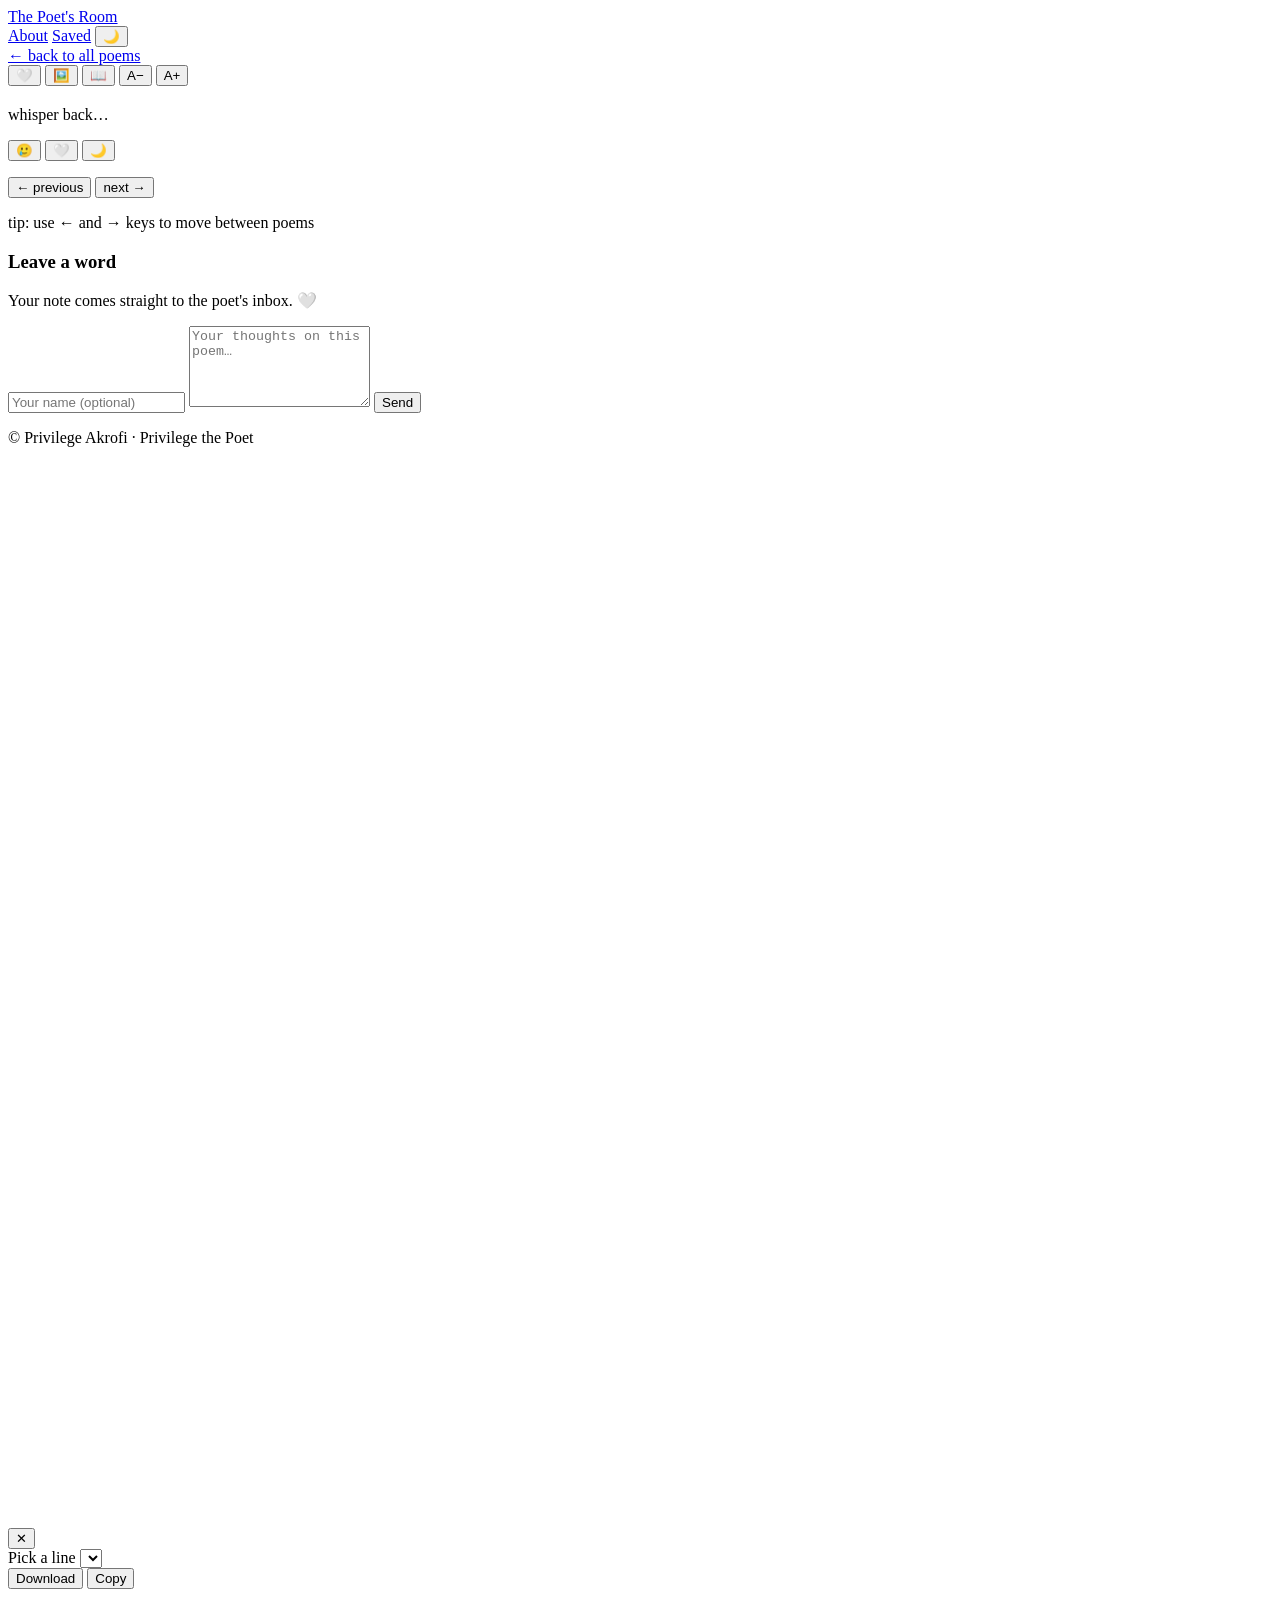
==== poem.html @ 144f06e1 "Create poem.html" ====
<!DOCTYPE html>
<html lang="en">
<head>
  <meta charset="UTF-8" />
  <meta name="viewport" content="width=device-width, initial-scale=1.0" />
  <title>Poem — The Poet's Room</title>
  <meta name="description" content="A poem from The Poet's Room." />
  <link rel="alternate" type="application/rss+xml" title="The Poet's Room" href="feed.xml" />
  <link rel="preconnect" href="https://fonts.googleapis.com" />
  <link rel="preconnect" href="https://fonts.gstatic.com" crossorigin />
  <link href="https://fonts.googleapis.com/css2?family=Cormorant+Garamond:ital,wght@0,400;0,600;1,400;1,600&family=Dancing+Script:wght@500;700&display=swap" rel="stylesheet" />
  <link rel="stylesheet" href="style.css" />
</head>
<body class="loading">

  <div class="scroll-progress" id="scroll-progress"></div>

  <header class="site-header">
    <a href="index.html" class="brand">The Poet's Room</a>
    <nav>
      <a href="about.html">About</a>
      <a href="saved.html">Saved</a>
      <button id="theme-toggle" aria-label="Toggle dark mode">🌙</button>
    </nav>
  </header>

  <main class="poem-page" id="poem-page">
    <div class="poem-toolbar">
      <a href="index.html" class="back-link">← back to all poems</a>
      <div class="toolbar-actions">
        <button id="bookmark-btn" title="Save this poem">🤍</button>
        <button id="share-btn" title="Make a quote card">🖼️</button>
        <button id="focus-toggle" title="Focus reading mode">📖</button>
        <button id="font-down" title="Smaller text">A−</button>
        <button id="font-up" title="Larger text">A+</button>
      </div>
    </div>

    <article class="poem-article">
      <div class="poem-cover" id="poem-cover"></div>
      <h1 id="poem-title" class="poem-title"></h1>
      <p id="poem-meta" class="poem-meta"></p>
      <div id="poem-tags" class="poem-tags"></div>
      <div id="poem-body" class="poem-body"></div>
    </article>

    <section class="reactions">
      <p class="reactions-label">whisper back…</p>
      <div class="reaction-buttons">
        <button data-reaction="🥲 moved me" title="Moved me">🥲</button>
        <button data-reaction="🤍 loved it" title="Loved it">🤍</button>
        <button data-reaction="🌙 stayed with me" title="Stayed with me">🌙</button>
      </div>
      <p id="reaction-status" class="reaction-status"></p>
    </section>

    <nav class="poem-nav">
      <button id="prev-poem" class="nav-btn">← previous</button>
      <button id="next-poem" class="nav-btn">next →</button>
    </nav>
    <p class="keyboard-hint">tip: use ← and → keys to move between poems</p>

    <section class="comments">
      <h3>Leave a word</h3>
      <p class="comments-note">Your note comes straight to the poet's inbox. 🤍</p>
      <form id="comment-form" action="https://formspree.io/f/YOUR_FORM_ID" method="POST">
        <input type="hidden" name="poem" id="comment-poem" />
        <input type="text" name="name" placeholder="Your name (optional)" />
        <textarea name="message" rows="5" placeholder="Your thoughts on this poem…" required></textarea>
        <button type="submit">Send</button>
        <p id="form-status" class="form-status"></p>
      </form>
    </section>
  </main>

  <footer class="site-footer">
    <p>&copy; <span id="year"></span> Privilege Akrofi · Privilege the Poet</p>
  </footer>

  <div class="quote-modal" id="quote-modal" aria-hidden="true">
    <div class="quote-modal-inner">
      <button class="quote-close" id="quote-close" aria-label="Close">✕</button>
      <canvas id="quote-canvas" width="1080" height="1080"></canvas>
      <div class="quote-controls">
        <label for="quote-line-select">Pick a line</label>
        <select id="quote-line-select"></select>
        <div class="quote-actions">
          <button id="quote-download">Download</button>
          <button id="quote-copy">Copy</button>
        </div>
        <p class="quote-status" id="quote-status"></p>
      </div>
    </div>
  </div>

  <script src="poems.js"></script>
  <script src="script.js"></script>
</body>
</html>
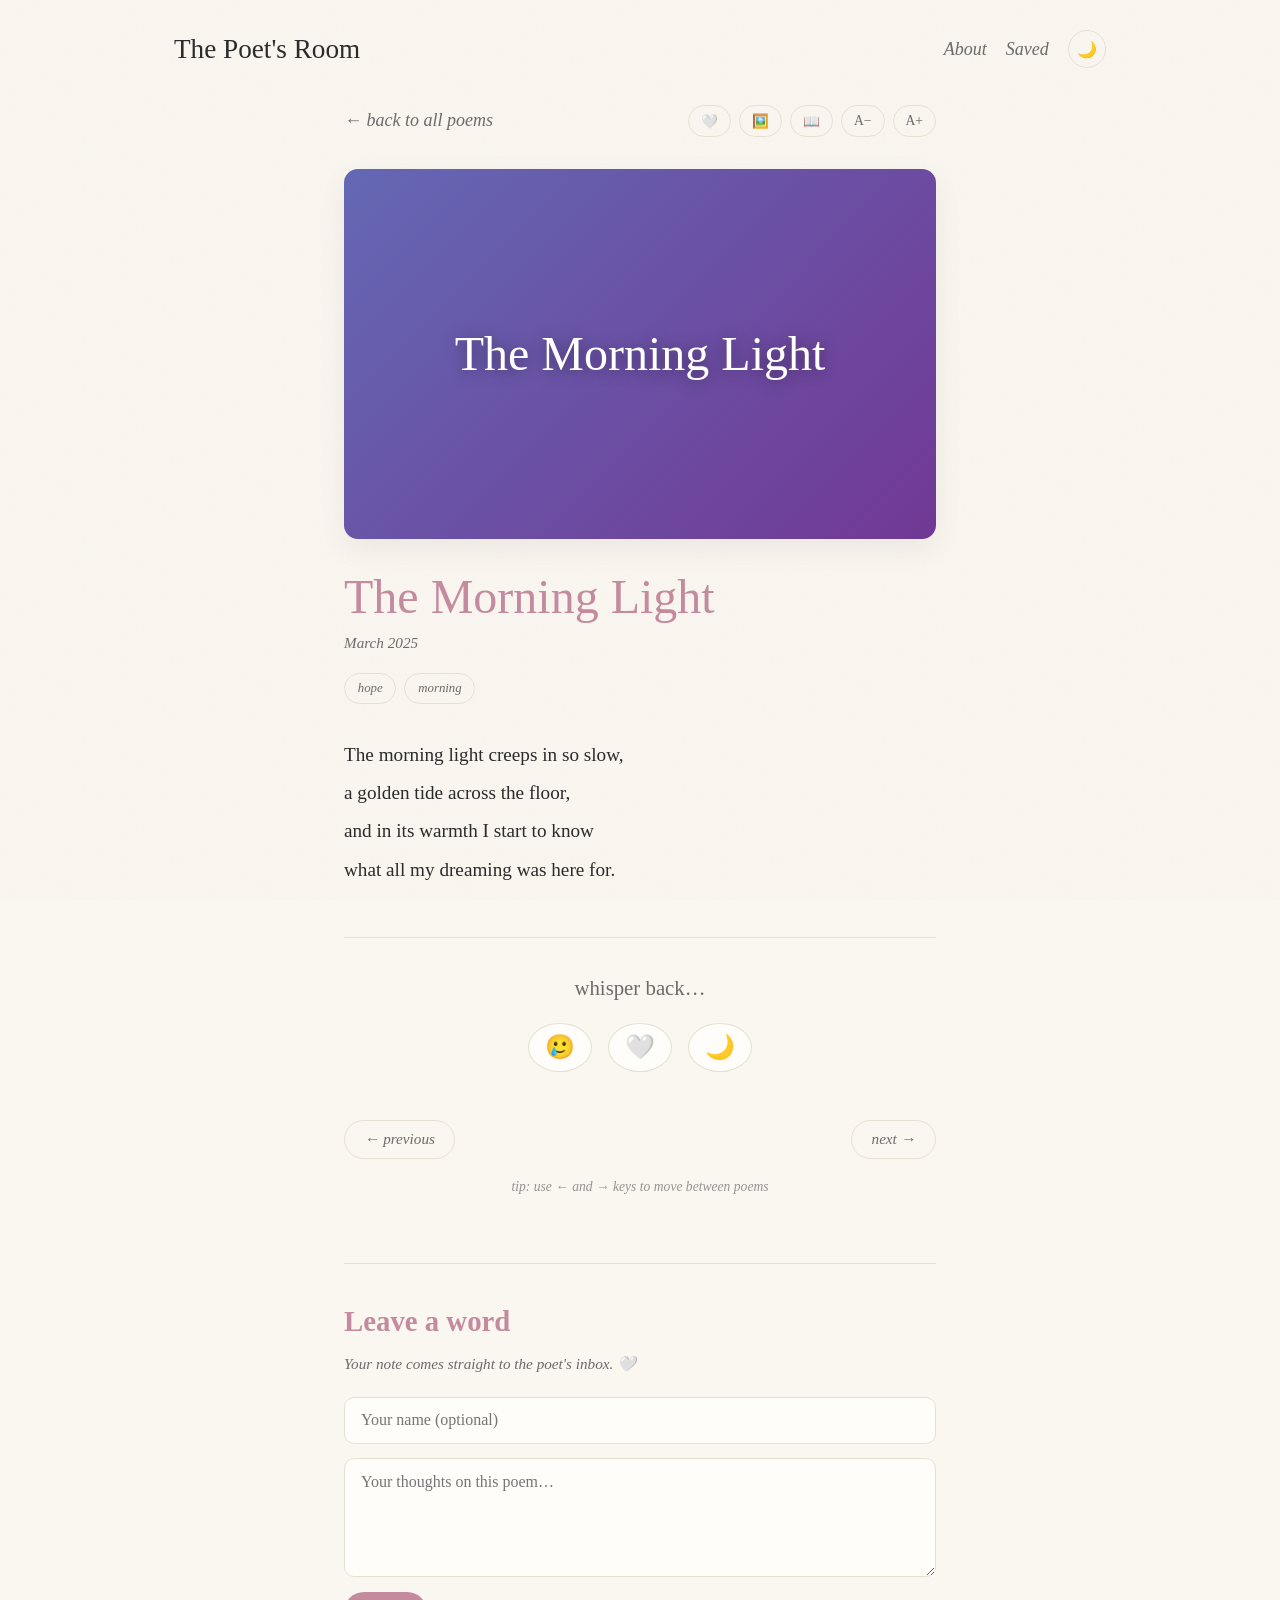
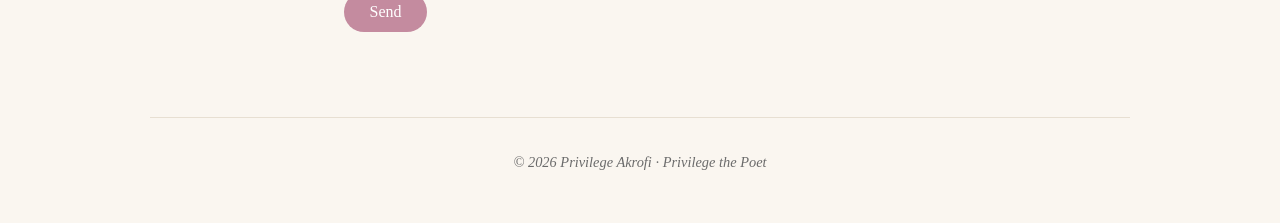
==== commit 7b5c4733: "Update poem.html" ====
--- a/poem.html
+++ b/poem.html
@@ -63,7 +63,7 @@
     <section class="comments">
       <h3>Leave a word</h3>
       <p class="comments-note">Your note comes straight to the poet's inbox. 🤍</p>
-      <form id="comment-form" action="https://formspree.io/f/YOUR_FORM_ID" method="POST">
+      <form id="comment-form" action="https://formspree.io/f/myezjoel" method="POST">
         <input type="hidden" name="poem" id="comment-poem" />
         <input type="text" name="name" placeholder="Your name (optional)" />
         <textarea name="message" rows="5" placeholder="Your thoughts on this poem…" required></textarea>
--- a/style.css
+++ b/style.css
@@ -0,0 +1,691 @@
+/* =========================================================
+   THE POET'S ROOM — STYLES (final)
+   ========================================================= */
+
+* { margin: 0; padding: 0; box-sizing: border-box; }
+
+:root {
+  --accent: #C97B63;
+  --accent-soft: #C97B6320;
+  --bg: #FAF6F0;
+  --bg-elev: #FFFDFA;
+  --ink: #2B2B2B;
+  --ink-soft: #6b6b6b;
+  --rule: #e7dfd2;
+  --shadow: 0 10px 30px rgba(0,0,0,0.06);
+  --poem-size: 1.2rem;
+}
+
+body.dark {
+  --bg: #1b1a18;
+  --bg-elev: #232220;
+  --ink: #ECE7DF;
+  --ink-soft: #a8a29a;
+  --rule: #33302c;
+  --shadow: 0 10px 30px rgba(0,0,0,0.35);
+}
+
+html { scroll-behavior: smooth; }
+
+body {
+  font-family: 'Cormorant Garamond', Georgia, serif;
+  font-size: 18px;
+  background: var(--bg);
+  color: var(--ink);
+  line-height: 1.75;
+  transition: background 0.6s ease, color 0.6s ease;
+  min-height: 100vh;
+  opacity: 0;
+  animation: fadeIn 1s ease forwards;
+  position: relative;
+}
+
+body.loading { opacity: 0; }
+@keyframes fadeIn { to { opacity: 1; } }
+
+body::before {
+  content: '';
+  position: fixed; inset: 0;
+  pointer-events: none;
+  opacity: 0.04;
+  z-index: 1;
+  background-image: url("data:image/svg+xml,%3Csvg xmlns='http://www.w3.org/2000/svg' width='200' height='200'%3E%3Cfilter id='n'%3E%3CfeTurbulence type='fractalNoise' baseFrequency='0.9' numOctaves='2'/%3E%3C/filter%3E%3Crect width='100%25' height='100%25' filter='url(%23n)'/%3E%3C/svg%3E");
+}
+body.dark::before { opacity: 0.06; }
+
+.scroll-progress {
+  position: fixed; top: 0; left: 0;
+  height: 2px;
+  width: 0%;
+  background: var(--accent);
+  z-index: 1000;
+  transition: width 0.15s linear, background 0.5s ease;
+}
+
+#welcome {
+  position: fixed; inset: 0;
+  background: var(--bg);
+  display: flex; align-items: center; justify-content: center;
+  z-index: 9999;
+  animation: welcomeOut 1s ease 2.2s forwards;
+  pointer-events: none;
+}
+@keyframes welcomeOut { to { opacity: 0; visibility: hidden; } }
+.welcome-inner { text-align: center; }
+.welcome-title {
+  font-family: 'Dancing Script', cursive;
+  font-size: clamp(2.5rem, 7vw, 4.5rem);
+  color: var(--accent);
+  opacity: 0;
+  animation: riseIn 1.2s ease 0.2s forwards;
+}
+.welcome-sub {
+  font-style: italic;
+  color: var(--ink-soft);
+  margin-top: 0.5rem;
+  opacity: 0;
+  animation: riseIn 1.2s ease 0.7s forwards;
+}
+@keyframes riseIn {
+  from { opacity: 0; transform: translateY(14px); }
+  to   { opacity: 1; transform: translateY(0); }
+}
+
+.site-header {
+  display: flex; justify-content: space-between; align-items: center;
+  max-width: 980px; margin: 0 auto;
+  padding: 1.6rem 1.5rem 1rem;
+  position: relative; z-index: 5;
+  transition: opacity 0.5s ease;
+}
+.brand {
+  font-family: 'Dancing Script', cursive;
+  font-size: 1.7rem;
+  color: var(--ink);
+  text-decoration: none;
+  transition: color 0.4s;
+}
+.brand:hover { color: var(--accent); }
+
+.site-header nav { display: flex; align-items: center; gap: 1.2rem; }
+.site-header nav a {
+  color: var(--ink-soft);
+  text-decoration: none;
+  font-style: italic;
+  transition: color 0.3s;
+}
+.site-header nav a:hover { color: var(--accent); }
+
+#theme-toggle {
+  background: none; border: 1px solid var(--rule);
+  border-radius: 50%;
+  width: 38px; height: 38px;
+  cursor: pointer;
+  font-size: 1rem;
+  transition: transform 0.4s ease, border-color 0.3s;
+}
+#theme-toggle:hover { transform: rotate(20deg); border-color: var(--accent); }
+
+.hero { text-align: center; padding: 3rem 1.5rem 1rem; position: relative; z-index: 2; }
+.hero-title {
+  font-family: 'Dancing Script', cursive;
+  font-size: clamp(1.8rem, 4vw, 2.6rem);
+  color: var(--accent);
+  margin-bottom: 0.5rem;
+}
+.hero-sub { font-style: italic; color: var(--ink-soft); }
+
+.streak {
+  margin-top: 0.6rem;
+  font-style: italic;
+  font-size: 0.95rem;
+  color: var(--accent);
+  opacity: 0.9;
+  min-height: 1.2em;
+}
+
+.hero-actions { margin-top: 1.6rem; }
+.btn-soft {
+  font-family: inherit;
+  font-size: 0.95rem;
+  font-style: italic;
+  padding: 0.6rem 1.4rem;
+  border: 1px solid var(--rule);
+  border-radius: 999px;
+  background: transparent;
+  color: var(--ink-soft);
+  cursor: pointer;
+  transition: all 0.35s ease;
+}
+.btn-soft:hover {
+  color: var(--accent);
+  border-color: var(--accent);
+  transform: translateY(-2px);
+  box-shadow: 0 6px 18px var(--accent-soft);
+}
+
+.featured {
+  max-width: 720px;
+  margin: 3rem auto 1rem;
+  padding: 0 1.5rem;
+  position: relative; z-index: 2;
+}
+.featured-card {
+  background: var(--bg-elev);
+  border-radius: 16px;
+  padding: 2.2rem 2rem;
+  box-shadow: var(--shadow);
+  text-align: center;
+  animation: riseIn 1s ease both;
+  border: 1px solid var(--rule);
+}
+.featured-label {
+  font-family: 'Dancing Script', cursive;
+  font-size: 1.15rem;
+  color: var(--accent);
+  margin-bottom: 0.7rem;
+}
+.featured-title {
+  font-family: 'Dancing Script', cursive;
+  font-size: clamp(1.6rem, 4vw, 2.2rem);
+  margin-bottom: 0.5rem;
+}
+.featured-excerpt {
+  font-style: italic;
+  color: var(--ink-soft);
+  margin-bottom: 1.4rem;
+  line-height: 1.9;
+}
+.featured-link {
+  display: inline-block;
+  color: var(--accent);
+  text-decoration: none;
+  font-style: italic;
+  border-bottom: 1px solid transparent;
+  transition: border-color 0.3s;
+}
+.featured-link:hover { border-bottom-color: var(--accent); }
+
+.poem-grid-section { position: relative; z-index: 2; }
+.section-label {
+  text-align: center;
+  font-family: 'Dancing Script', cursive;
+  font-size: 1.4rem;
+  color: var(--ink-soft);
+  font-weight: 500;
+  margin: 3rem 0 1rem;
+  letter-spacing: 0.05em;
+}
+
+.poem-grid {
+  max-width: 980px;
+  margin: 1rem auto 4rem;
+  padding: 0 1.5rem;
+  display: grid;
+  grid-template-columns: repeat(auto-fill, minmax(260px, 1fr));
+  gap: 2rem;
+}
+
+.poem-card {
+  background: var(--bg-elev);
+  border-radius: 14px;
+  overflow: hidden;
+  box-shadow: var(--shadow);
+  cursor: pointer;
+  opacity: 0;
+  transform: translateY(20px);
+  animation: cardIn 0.9s ease forwards;
+  transition: transform 0.5s cubic-bezier(0.2, 0.8, 0.2, 1),
+              box-shadow 0.5s ease;
+  text-decoration: none;
+  color: inherit;
+  display: block;
+}
+.poem-card:nth-child(1) { animation-delay: 0.05s; }
+.poem-card:nth-child(2) { animation-delay: 0.15s; }
+.poem-card:nth-child(3) { animation-delay: 0.25s; }
+.poem-card:nth-child(4) { animation-delay: 0.35s; }
+.poem-card:nth-child(5) { animation-delay: 0.45s; }
+.poem-card:nth-child(6) { animation-delay: 0.55s; }
+@keyframes cardIn { to { opacity: 1; transform: translateY(0); } }
+
+.poem-card:hover {
+  transform: translateY(-6px) scale(1.01);
+  box-shadow: 0 18px 40px rgba(0,0,0,0.12);
+}
+.poem-card:active { transform: scale(0.99); }
+
+.poem-card-cover {
+  aspect-ratio: 4 / 5;
+  background-size: cover;
+  background-position: center;
+  display: flex; align-items: center; justify-content: center;
+  text-align: center;
+  padding: 1.5rem;
+  transition: transform 0.8s cubic-bezier(0.2, 0.8, 0.2, 1);
+}
+.poem-card:hover .poem-card-cover { transform: scale(1.03); }
+
+.poem-card-cover .cover-title {
+  font-family: 'Dancing Script', cursive;
+  font-size: 1.8rem;
+  color: #fff;
+  text-shadow: 0 2px 14px rgba(0,0,0,0.35);
+  line-height: 1.2;
+}
+
+.poem-card-meta { padding: 1rem 1.2rem 1.3rem; }
+.poem-card-meta h3 {
+  font-weight: 600;
+  font-size: 1.15rem;
+  margin-bottom: 0.2rem;
+}
+.poem-card-meta .date {
+  font-style: italic;
+  color: var(--ink-soft);
+  font-size: 0.9rem;
+}
+
+.poem-page {
+  max-width: 640px;
+  margin: 1rem auto 4rem;
+  padding: 0 1.5rem;
+  animation: pageIn 0.8s ease;
+  position: relative; z-index: 2;
+}
+@keyframes pageIn {
+  from { opacity: 0; transform: translateY(18px); }
+  to   { opacity: 1; transform: translateY(0); }
+}
+
+.poem-toolbar {
+  display: flex;
+  justify-content: space-between;
+  align-items: center;
+  margin-bottom: 2rem;
+  flex-wrap: wrap;
+  gap: 0.8rem;
+}
+.back-link {
+  color: var(--ink-soft);
+  text-decoration: none;
+  font-style: italic;
+  transition: color 0.3s;
+}
+.back-link:hover { color: var(--accent); }
+
+.toolbar-actions { display: flex; gap: 0.5rem; flex-wrap: wrap; }
+.toolbar-actions button {
+  font-family: inherit;
+  font-size: 0.85rem;
+  padding: 0.4rem 0.75rem;
+  border: 1px solid var(--rule);
+  border-radius: 999px;
+  background: transparent;
+  color: var(--ink-soft);
+  cursor: pointer;
+  transition: all 0.3s;
+}
+.toolbar-actions button:hover {
+  color: var(--accent);
+  border-color: var(--accent);
+}
+#bookmark-btn.saved {
+  border-color: var(--accent);
+  color: var(--accent);
+  box-shadow: 0 0 0 3px var(--accent-soft);
+}
+
+.poem-cover {
+  aspect-ratio: 16 / 10;
+  border-radius: 14px;
+  background-size: cover;
+  background-position: center;
+  margin-bottom: 2rem;
+  box-shadow: var(--shadow);
+  display: flex; align-items: center; justify-content: center;
+}
+.poem-cover .cover-title {
+  font-family: 'Dancing Script', cursive;
+  font-size: clamp(2rem, 5vw, 3rem);
+  color: #fff;
+  text-shadow: 0 2px 16px rgba(0,0,0,0.4);
+  text-align: center;
+  padding: 1rem;
+}
+
+.poem-title {
+  font-family: 'Dancing Script', cursive;
+  font-size: clamp(2rem, 5vw, 3rem);
+  color: var(--accent);
+  font-weight: 500;
+  margin-bottom: 0.4rem;
+  line-height: 1.1;
+}
+.poem-meta {
+  font-style: italic;
+  color: var(--ink-soft);
+  font-size: 0.95rem;
+  margin-bottom: 1rem;
+}
+.poem-tags {
+  display: flex; flex-wrap: wrap; gap: 0.5rem;
+  margin-bottom: 2rem;
+}
+.poem-tags span {
+  font-size: 0.8rem;
+  font-style: italic;
+  padding: 0.2rem 0.8rem;
+  border: 1px solid var(--rule);
+  border-radius: 999px;
+  color: var(--ink-soft);
+}
+
+.poem-body p,
+.poem-body .line {
+  font-size: var(--poem-size);
+  line-height: 2;
+  transition: font-size 0.3s ease;
+}
+.poem-body .line {
+  opacity: 0;
+  transform: translateY(8px);
+  animation: lineIn 1.1s ease forwards;
+}
+@keyframes lineIn {
+  to { opacity: 1; transform: translateY(0); }
+}
+
+body.focus-mode .site-header,
+body.focus-mode .site-footer,
+body.focus-mode .comments,
+body.focus-mode .reactions,
+body.focus-mode .poem-nav,
+body.focus-mode .keyboard-hint,
+body.focus-mode .scroll-progress {
+  opacity: 0;
+  pointer-events: none;
+  transition: opacity 0.5s ease;
+}
+body.focus-mode .poem-page { max-width: 560px; }
+
+.reactions {
+  margin-top: 3rem;
+  padding-top: 2rem;
+  border-top: 1px solid var(--rule);
+  text-align: center;
+  transition: opacity 0.5s ease;
+}
+.reactions-label {
+  font-family: 'Dancing Script', cursive;
+  font-size: 1.3rem;
+  color: var(--ink-soft);
+  margin-bottom: 1rem;
+}
+.reaction-buttons { display: flex; justify-content: center; gap: 1rem; }
+.reaction-buttons button {
+  font-size: 1.5rem;
+  padding: 0.6rem 1rem;
+  border: 1px solid var(--rule);
+  border-radius: 50%;
+  background: var(--bg-elev);
+  cursor: pointer;
+  transition: transform 0.4s cubic-bezier(0.2, 0.8, 0.2, 1),
+              border-color 0.3s, box-shadow 0.3s;
+}
+.reaction-buttons button:hover {
+  transform: translateY(-4px) scale(1.1);
+  border-color: var(--accent);
+  box-shadow: 0 8px 20px var(--accent-soft);
+}
+.reaction-buttons button.chosen {
+  border-color: var(--accent);
+  box-shadow: 0 0 0 3px var(--accent-soft);
+  transform: scale(1.05);
+}
+.reaction-status {
+  margin-top: 0.8rem;
+  font-style: italic;
+  color: var(--accent);
+  font-size: 0.95rem;
+}
+
+.poem-nav {
+  display: flex;
+  justify-content: space-between;
+  margin-top: 3rem;
+  gap: 1rem;
+}
+.nav-btn {
+  font-family: inherit;
+  font-size: 0.95rem;
+  font-style: italic;
+  padding: 0.6rem 1.2rem;
+  border: 1px solid var(--rule);
+  border-radius: 999px;
+  background: transparent;
+  color: var(--ink-soft);
+  cursor: pointer;
+  transition: all 0.3s;
+}
+.nav-btn:hover:not(:disabled) {
+  color: var(--accent);
+  border-color: var(--accent);
+  transform: translateY(-2px);
+}
+.nav-btn:disabled { opacity: 0.35; cursor: not-allowed; }
+
+.keyboard-hint {
+  text-align: center;
+  font-style: italic;
+  color: var(--ink-soft);
+  font-size: 0.85rem;
+  margin-top: 1rem;
+  opacity: 0.7;
+}
+
+.comments {
+  margin-top: 4rem;
+  padding-top: 2rem;
+  border-top: 1px solid var(--rule);
+  transition: opacity 0.5s ease;
+}
+.comments h3 {
+  font-family: 'Dancing Script', cursive;
+  font-size: 1.8rem;
+  color: var(--accent);
+  margin-bottom: 0.3rem;
+}
+.comments-note {
+  font-style: italic;
+  color: var(--ink-soft);
+  margin-bottom: 1.2rem;
+  font-size: 0.95rem;
+}
+#comment-form { display: flex; flex-direction: column; gap: 0.9rem; }
+#comment-form input,
+#comment-form textarea {
+  font-family: inherit;
+  font-size: 1rem;
+  padding: 0.85rem 1rem;
+  border: 1px solid var(--rule);
+  border-radius: 10px;
+  background: var(--bg-elev);
+  color: var(--ink);
+  resize: vertical;
+  transition: border-color 0.3s, box-shadow 0.3s;
+}
+#comment-form input:focus,
+#comment-form textarea:focus {
+  outline: none;
+  border-color: var(--accent);
+  box-shadow: 0 0 0 3px var(--accent-soft);
+}
+#comment-form button {
+  align-self: flex-start;
+  font-family: inherit;
+  font-size: 1rem;
+  padding: 0.7rem 1.6rem;
+  border: none;
+  border-radius: 999px;
+  background: var(--accent);
+  color: #fff;
+  cursor: pointer;
+  transition: transform 0.3s, box-shadow 0.3s;
+}
+#comment-form button:hover {
+  transform: translateY(-2px);
+  box-shadow: 0 8px 20px var(--accent-soft);
+}
+.form-status { font-style: italic; color: var(--accent); margin-top: 0.4rem; }
+
+.about-page {
+  max-width: 640px;
+  margin: 2rem auto 4rem;
+  padding: 0 1.5rem;
+  animation: pageIn 0.8s ease;
+  position: relative; z-index: 2;
+}
+.page-title {
+  font-family: 'Dancing Script', cursive;
+  font-size: clamp(2.2rem, 5vw, 3rem);
+  color: var(--accent);
+  margin-bottom: 1.5rem;
+}
+.about-body p { margin-bottom: 1.2rem; font-size: 1.15rem; }
+.signature {
+  font-family: 'Dancing Script', cursive;
+  font-size: 1.5rem;
+  color: var(--accent);
+  text-align: right;
+  margin-top: 2rem;
+}
+
+.site-footer {
+  text-align: center;
+  padding: 2rem 1rem 3rem;
+  color: var(--ink-soft);
+  font-style: italic;
+  font-size: 0.9rem;
+  border-top: 1px solid var(--rule);
+  max-width: 980px;
+  margin: 4rem auto 0;
+  transition: opacity 0.5s ease;
+  position: relative; z-index: 2;
+}
+
+.empty-shelf {
+  text-align: center;
+  font-style: italic;
+  color: var(--ink-soft);
+  padding: 4rem 1.5rem;
+  font-size: 1.05rem;
+}
+
+.quote-modal {
+  position: fixed; inset: 0;
+  background: rgba(20, 18, 15, 0.75);
+  backdrop-filter: blur(6px);
+  display: flex; align-items: center; justify-content: center;
+  z-index: 10000;
+  opacity: 0; visibility: hidden;
+  transition: opacity 0.4s ease, visibility 0.4s ease;
+  padding: 1rem;
+  overflow-y: auto;
+}
+.quote-modal.open { opacity: 1; visibility: visible; }
+
+.quote-modal-inner {
+  background: var(--bg-elev);
+  border-radius: 18px;
+  padding: 1.5rem;
+  max-width: 520px;
+  width: 100%;
+  box-shadow: 0 30px 80px rgba(0,0,0,0.4);
+  position: relative;
+  transform: translateY(20px);
+  transition: transform 0.45s cubic-bezier(0.2, 0.8, 0.2, 1);
+  max-height: 95vh;
+  overflow-y: auto;
+}
+.quote-modal.open .quote-modal-inner { transform: translateY(0); }
+
+.quote-close {
+  position: absolute; top: 0.8rem; right: 0.8rem;
+  background: transparent;
+  border: 1px solid var(--rule);
+  border-radius: 50%;
+  width: 34px; height: 34px;
+  cursor: pointer;
+  color: var(--ink-soft);
+  font-size: 0.9rem;
+  transition: all 0.3s;
+}
+.quote-close:hover { color: var(--accent); border-color: var(--accent); }
+
+#quote-canvas {
+  width: 100%;
+  height: auto;
+  border-radius: 10px;
+  display: block;
+  margin-bottom: 1.2rem;
+  background: #FAF6F0;
+}
+
+.quote-controls label {
+  display: block;
+  font-style: italic;
+  font-size: 0.9rem;
+  color: var(--ink-soft);
+  margin-bottom: 0.4rem;
+}
+.quote-controls select {
+  width: 100%;
+  font-family: inherit;
+  font-size: 0.95rem;
+  padding: 0.6rem 0.8rem;
+  border: 1px solid var(--rule);
+  border-radius: 8px;
+  background: var(--bg);
+  color: var(--ink);
+  margin-bottom: 1rem;
+}
+.quote-actions { display: flex; gap: 0.7rem; margin-bottom: 0.6rem; }
+.quote-actions button {
+  flex: 1;
+  font-family: inherit;
+  font-size: 0.95rem;
+  padding: 0.7rem 1rem;
+  border: 1px solid var(--accent);
+  border-radius: 999px;
+  background: var(--accent);
+  color: #fff;
+  cursor: pointer;
+  transition: transform 0.3s, box-shadow 0.3s;
+}
+.quote-actions button:hover {
+  transform: translateY(-2px);
+  box-shadow: 0 8px 20px var(--accent-soft);
+}
+.quote-actions button#quote-copy {
+  background: transparent;
+  color: var(--accent);
+}
+.quote-status {
+  font-style: italic;
+  color: var(--accent);
+  font-size: 0.9rem;
+  text-align: center;
+  min-height: 1.2em;
+}
+
+@media (max-width: 520px) {
+  .poem-grid { grid-template-columns: 1fr; gap: 1.5rem; }
+  .brand { font-size: 1.4rem; }
+  .site-header nav a { font-size: 0.95rem; }
+  .poem-toolbar { justify-content: center; }
+  .poem-nav { flex-direction: column; }
+  .nav-btn { width: 100%; }
+  .quote-modal-inner { padding: 1rem; }
+  .quote-actions { flex-direction: column; }
+}
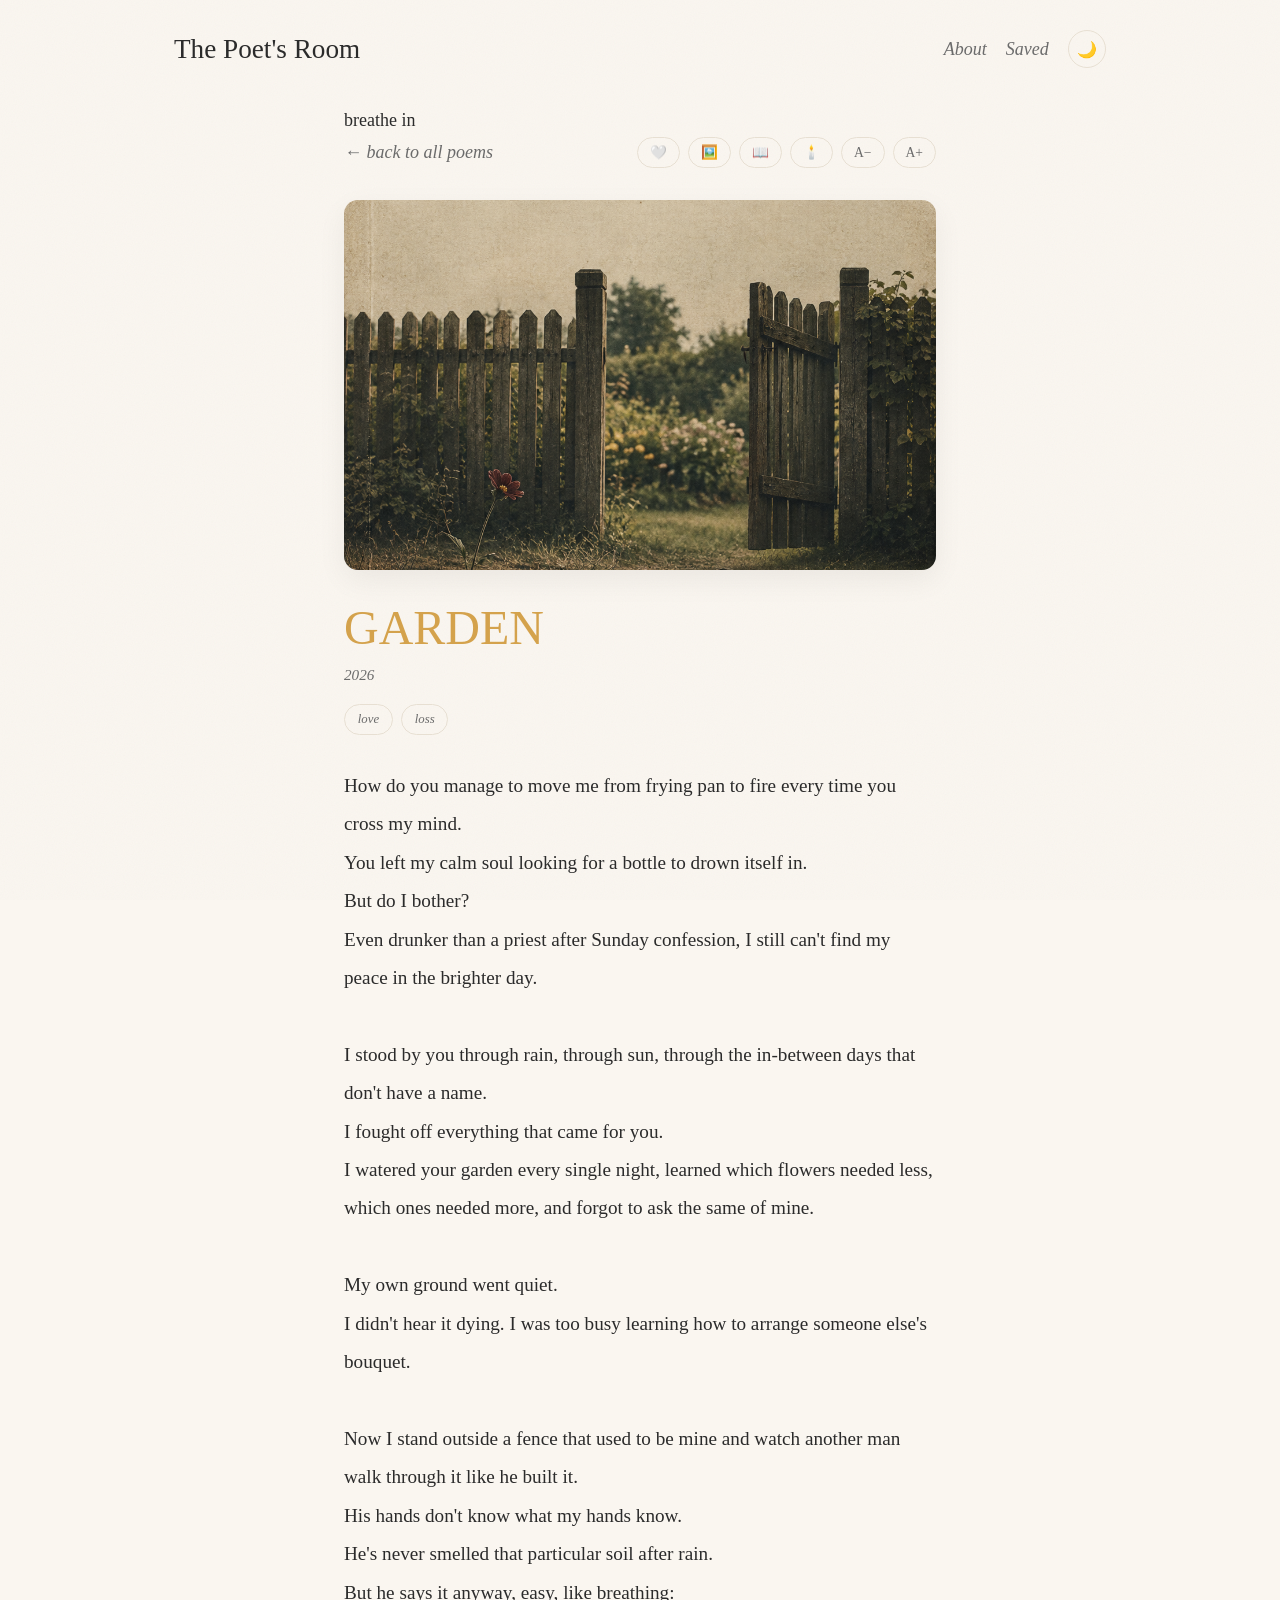
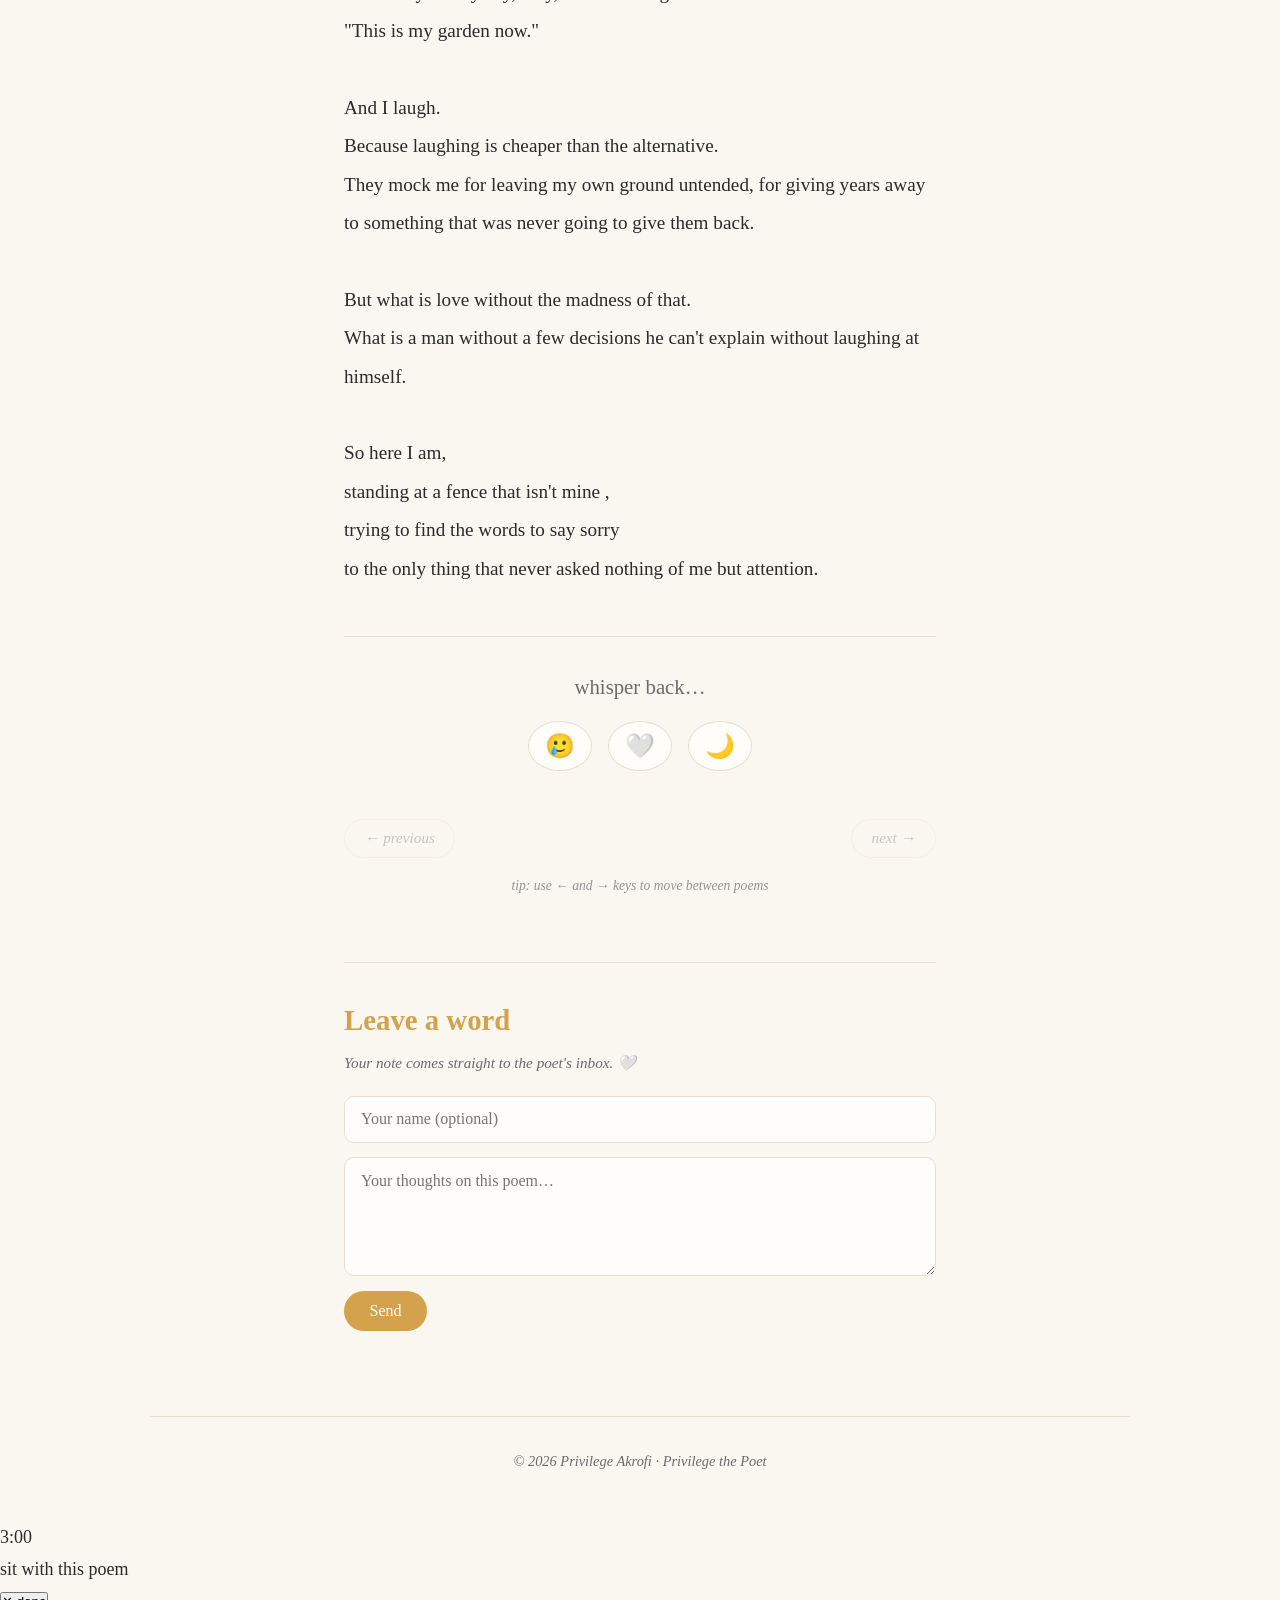
==== commit 21b69a4b: "Update poem.html" ====
--- a/poem.html
+++ b/poem.html
@@ -25,12 +25,19 @@
   </header>
 
   <main class="poem-page" id="poem-page">
+
+    <div class="breath-overlay" id="breath-overlay">
+      <div class="breath-circle" id="breath-circle"></div>
+      <p class="breath-word" id="breath-word">breathe in</p>
+    </div>
+
     <div class="poem-toolbar">
       <a href="index.html" class="back-link">← back to all poems</a>
       <div class="toolbar-actions">
         <button id="bookmark-btn" title="Save this poem">🤍</button>
         <button id="share-btn" title="Make a quote card">🖼️</button>
         <button id="focus-toggle" title="Focus reading mode">📖</button>
+        <button id="candle-btn" title="Sit with this poem">🕯️</button>
         <button id="font-down" title="Smaller text">A−</button>
         <button id="font-up" title="Larger text">A+</button>
       </div>
@@ -93,6 +100,13 @@
     </div>
   </div>
 
+  <div class="candle-overlay" id="candle-overlay">
+    <div class="candle-flame"></div>
+    <p class="candle-time" id="candle-time">3:00</p>
+    <p class="candle-hint">sit with this poem</p>
+    <button class="candle-stop" id="candle-stop">✕ done</button>
+  </div>
+
   <script src="poems.js"></script>
   <script src="script.js"></script>
 </body>
--- a/style.css
+++ b/style.css
@@ -16,14 +16,16 @@
   --poem-size: 1.2rem;
 }
 
+
 body.dark {
-  --bg: #1b1a18;
-  --bg-elev: #232220;
-  --ink: #ECE7DF;
-  --ink-soft: #a8a29a;
-  --rule: #33302c;
-  --shadow: 0 10px 30px rgba(0,0,0,0.35);
-}
+  --bg: #462639;
+  --bg-elev: #563148;
+  --ink: #F2E6EC;
+  --ink-soft: #C9AEC0;
+  --rule: #6B4059;
+  --shadow: 0 10px 30px rgba(0,0,0,0.45);
+}
+
 
 html { scroll-behavior: smooth; }
 
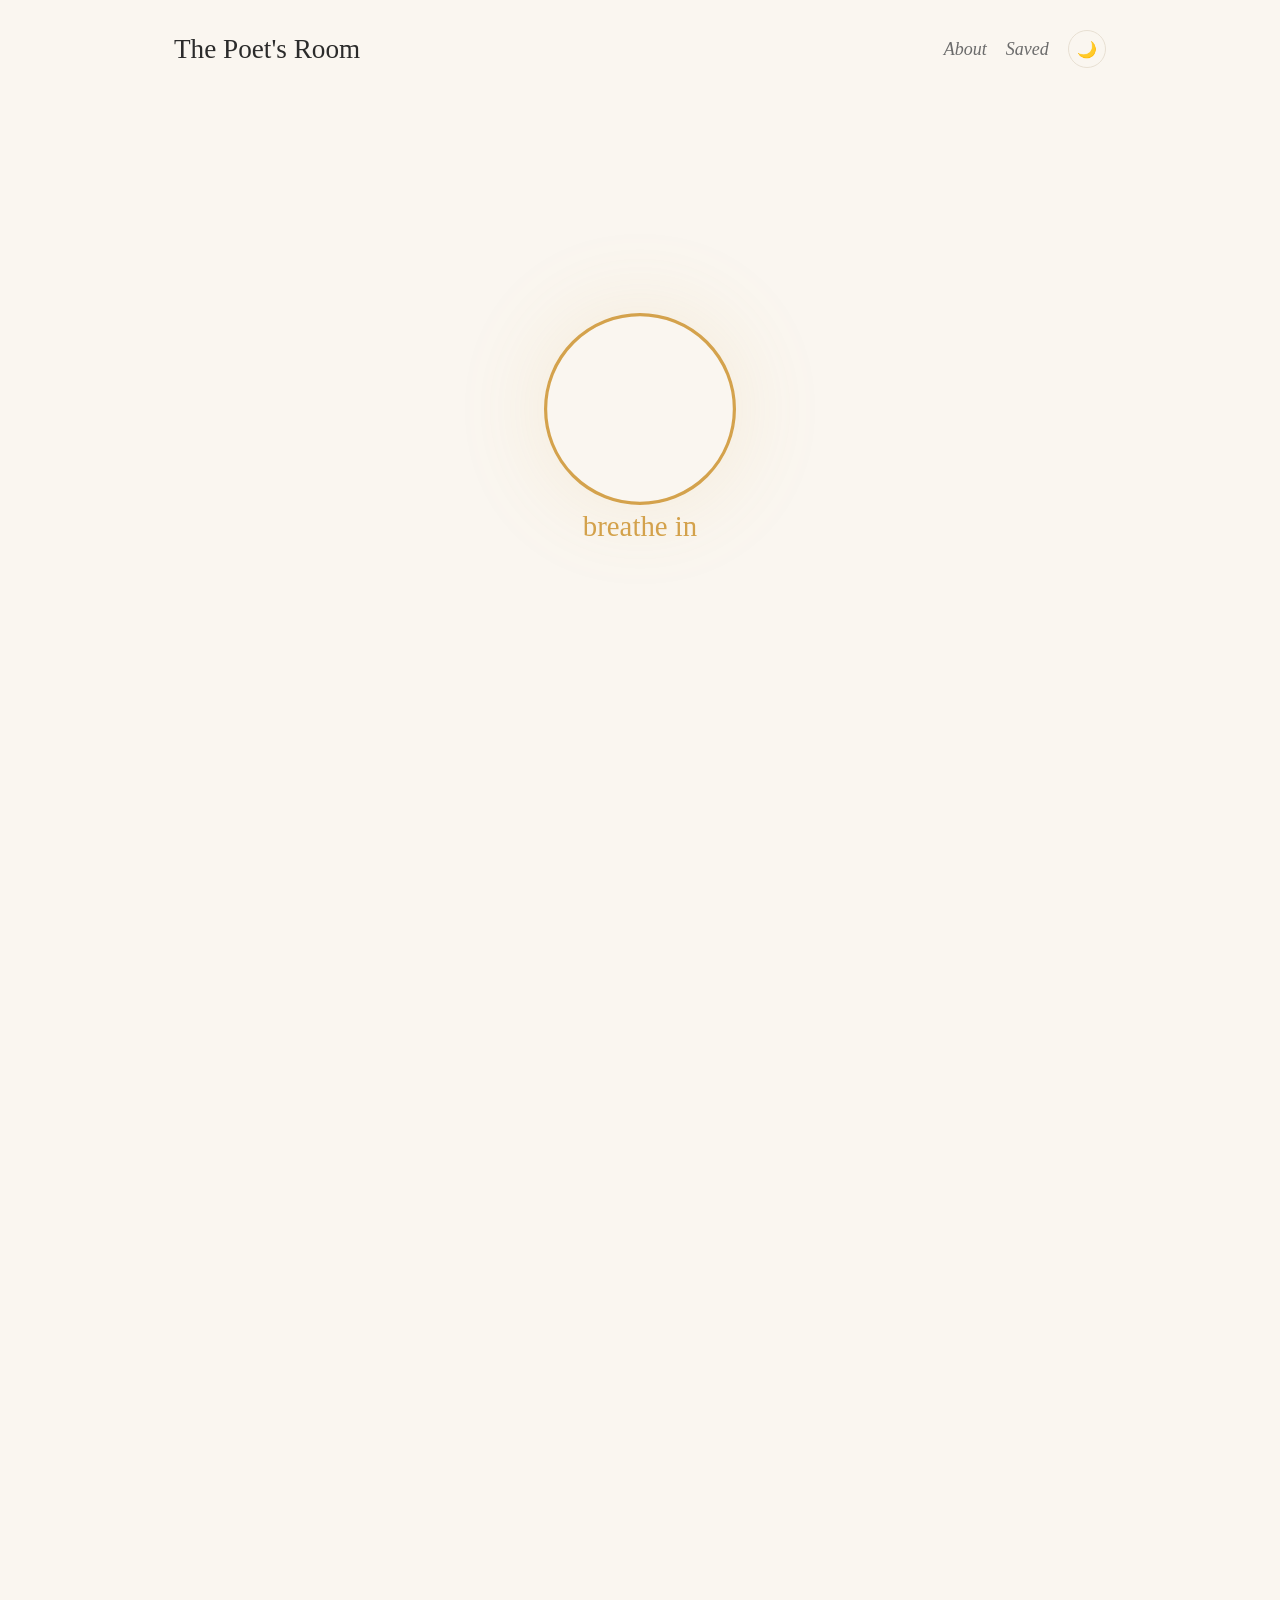
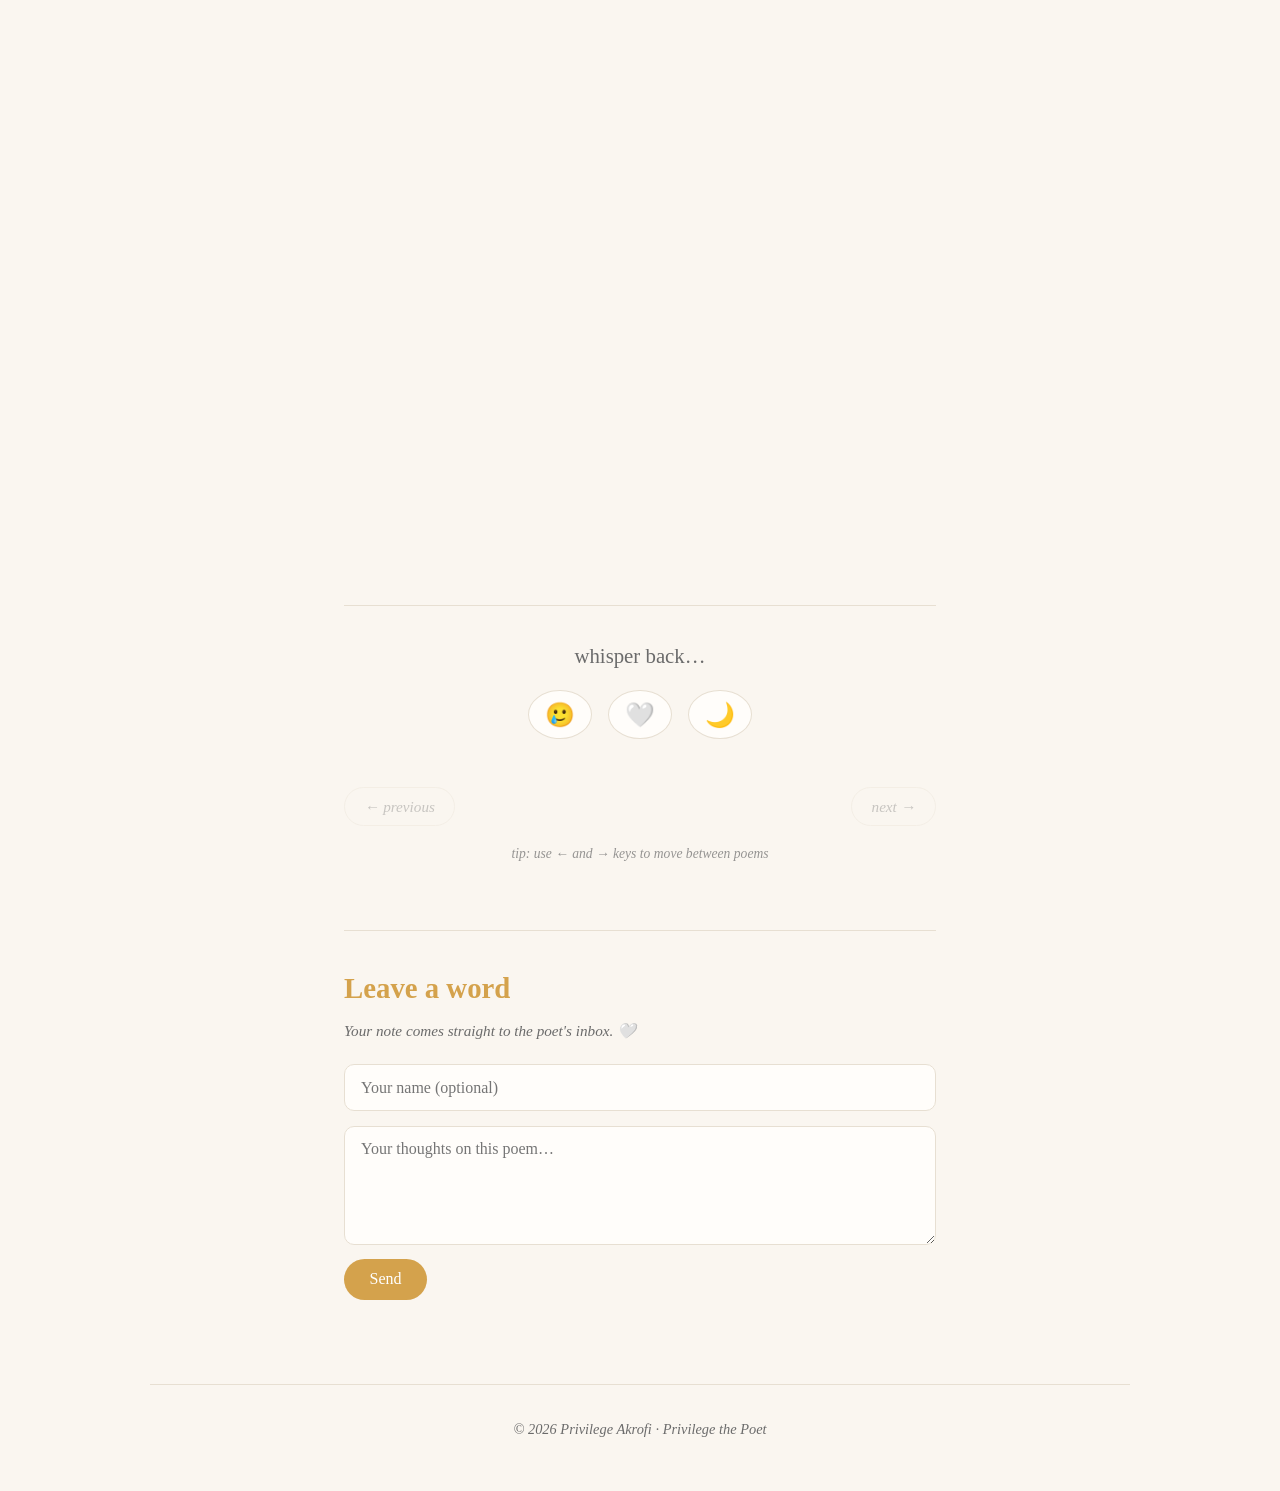
==== commit 758af6bb: "Update poem.html" ====
--- a/poem.html
+++ b/poem.html
@@ -36,6 +36,7 @@
       <div class="toolbar-actions">
         <button id="bookmark-btn" title="Save this poem">🤍</button>
         <button id="share-btn" title="Make a quote card">🖼️</button>
+        <button id="voice-btn" title="Read this poem aloud">🔊</button>
         <button id="focus-toggle" title="Focus reading mode">📖</button>
         <button id="candle-btn" title="Sit with this poem">🕯️</button>
         <button id="font-down" title="Smaller text">A−</button>
--- a/style.css
+++ b/style.css
@@ -16,7 +16,6 @@
   --poem-size: 1.2rem;
 }
 
-
 body.dark {
   --bg: #462639;
   --bg-elev: #563148;
@@ -25,7 +24,6 @@
   --rule: #6B4059;
   --shadow: 0 10px 30px rgba(0,0,0,0.45);
 }
-
 
 html { scroll-behavior: smooth; }
 
@@ -388,14 +386,6 @@
   font-size: var(--poem-size);
   line-height: 2;
   transition: font-size 0.3s ease;
-}
-.poem-body .line {
-  opacity: 0;
-  transform: translateY(8px);
-  animation: lineIn 1.1s ease forwards;
-}
-@keyframes lineIn {
-  to { opacity: 1; transform: translateY(0); }
 }
 
 body.focus-mode .site-header,
@@ -681,6 +671,140 @@
   min-height: 1.2em;
 }
 
+/* =========================================================
+   BATCH 1 — Poem ritual (breath, writing, sit-with-this)
+   ========================================================= */
+
+.breath-overlay {
+  position: fixed;
+  inset: 0;
+  background: var(--bg);
+  display: flex;
+  flex-direction: column;
+  align-items: center;
+  justify-content: center;
+  z-index: 9998;
+  transition: opacity 1s ease, visibility 1s ease;
+}
+.breath-overlay.done {
+  opacity: 0;
+  visibility: hidden;
+}
+
+.breath-circle {
+  width: 120px;
+  height: 120px;
+  border-radius: 50%;
+  border: 2px solid var(--accent);
+  transition: transform 4s ease-in-out, box-shadow 4s ease-in-out;
+}
+.breath-circle.in {
+  transform: scale(1.6);
+  box-shadow: 0 0 60px var(--accent-soft);
+}
+.breath-circle.out {
+  transform: scale(1);
+  box-shadow: 0 0 0 transparent;
+}
+
+.breath-word {
+  margin-top: 2rem;
+  font-family: 'Dancing Script', cursive;
+  font-size: 1.8rem;
+  color: var(--accent);
+  transition: opacity 0.4s ease;
+}
+
+.poem-body .typing-line {
+  opacity: 1;
+  transform: none;
+  animation: none;
+}
+.poem-body .typing-line::after {
+  content: '|';
+  color: var(--accent);
+  animation: blink 0.9s steps(2) infinite;
+  margin-left: 2px;
+}
+.poem-body .typing-line.finished::after {
+  content: '';
+}
+@keyframes blink {
+  50% { opacity: 0; }
+}
+
+#candle-btn.active {
+  border-color: var(--accent);
+  color: var(--accent);
+  box-shadow: 0 0 0 3px var(--accent-soft);
+}
+
+.candle-overlay {
+  position: fixed;
+  inset: 0;
+  background: rgba(0, 0, 0, 0.65);
+  backdrop-filter: blur(8px);
+  display: flex;
+  flex-direction: column;
+  align-items: center;
+  justify-content: center;
+  z-index: 9999;
+  opacity: 0;
+  visibility: hidden;
+  transition: opacity 0.6s ease, visibility 0.6s ease;
+}
+.candle-overlay.open {
+  opacity: 1;
+  visibility: visible;
+}
+
+.candle-flame {
+  width: 30px;
+  height: 45px;
+  background: radial-gradient(circle at 50% 70%, #ffd166, #ff8c42 60%, #d64545 100%);
+  border-radius: 50% 50% 50% 50% / 60% 60% 40% 40%;
+  filter: blur(1px);
+  animation: flicker 1.8s infinite ease-in-out;
+  box-shadow: 0 0 60px 20px rgba(255, 180, 100, 0.35);
+  margin-bottom: 3rem;
+}
+@keyframes flicker {
+  0%, 100% { transform: scale(1) rotate(-1deg); opacity: 1; }
+  25%      { transform: scale(1.05) rotate(1deg); opacity: 0.95; }
+  50%      { transform: scale(0.97) rotate(-1deg); opacity: 1; }
+  75%      { transform: scale(1.03) rotate(2deg); opacity: 0.92; }
+}
+
+.candle-time {
+  font-family: 'Cormorant Garamond', Georgia, serif;
+  font-size: 3rem;
+  color: #F2E6EC;
+  letter-spacing: 0.05em;
+  margin-bottom: 0.5rem;
+}
+.candle-hint {
+  font-style: italic;
+  color: #C9AEC0;
+  font-size: 1.1rem;
+  margin-bottom: 2rem;
+}
+.candle-stop {
+  font-family: inherit;
+  font-size: 0.95rem;
+  font-style: italic;
+  padding: 0.6rem 1.6rem;
+  border: 1px solid rgba(255, 255, 255, 0.3);
+  border-radius: 999px;
+  background: transparent;
+  color: #F2E6EC;
+  cursor: pointer;
+  transition: all 0.3s;
+}
+.candle-stop:hover {
+  border-color: var(--accent);
+  color: var(--accent);
+}
+
 @media (max-width: 520px) {
   .poem-grid { grid-template-columns: 1fr; gap: 1.5rem; }
   .brand { font-size: 1.4rem; }
@@ -690,4 +814,7 @@
   .nav-btn { width: 100%; }
   .quote-modal-inner { padding: 1rem; }
   .quote-actions { flex-direction: column; }
-}
+  .breath-word { font-size: 1.4rem; }
+  .candle-time { font-size: 2.4rem; }
+  .candle-flame { width: 24px; height: 36px; }
+}
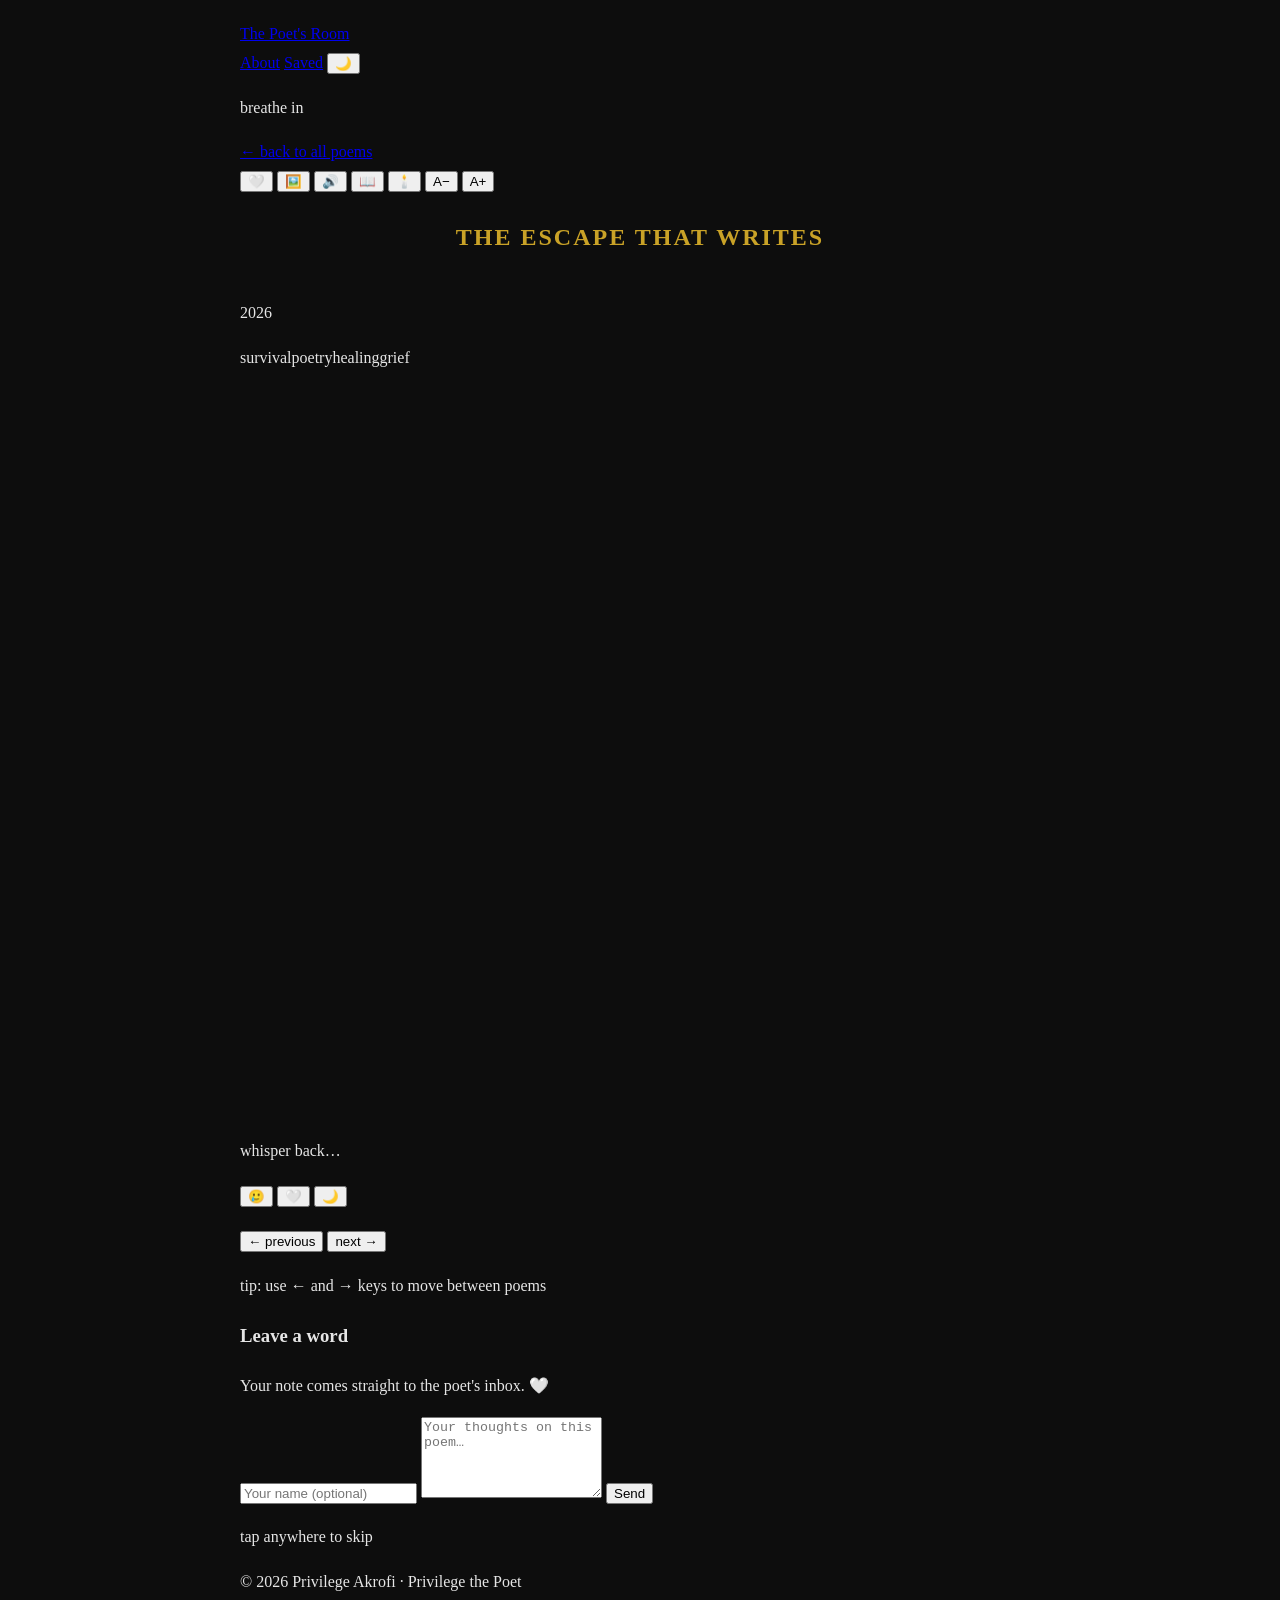
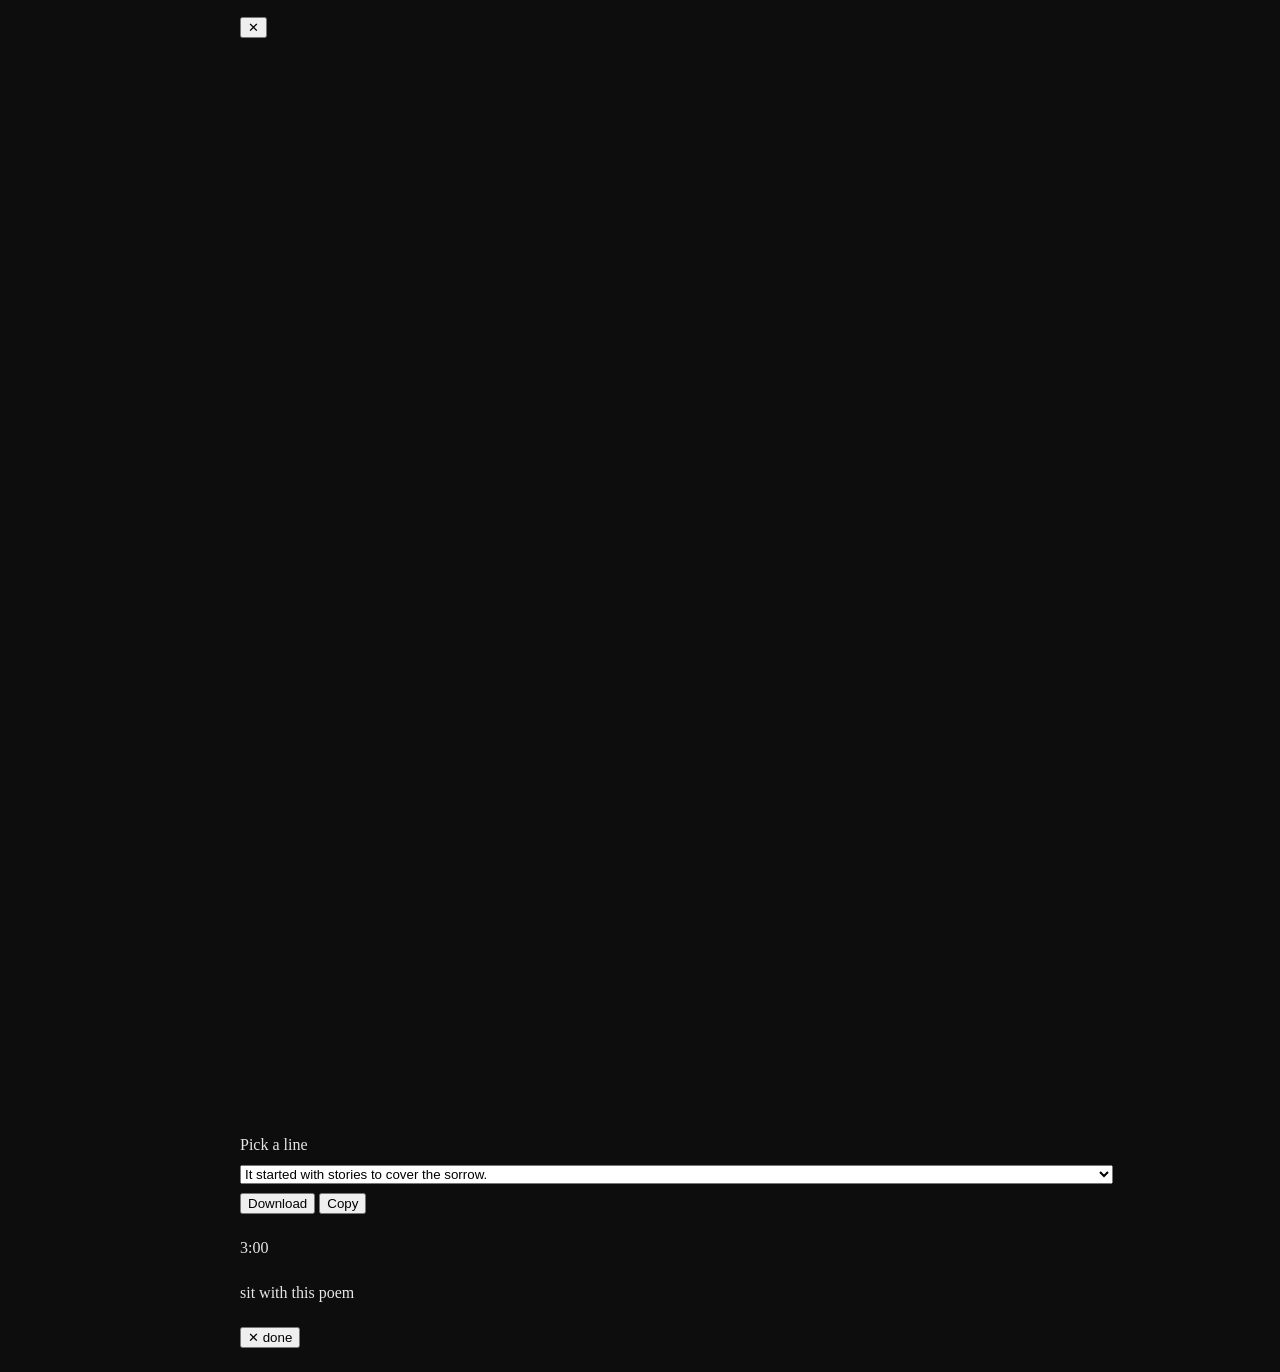
==== commit e359ae90: "Update poem.html" ====
--- a/poem.html
+++ b/poem.html
@@ -79,6 +79,8 @@
         <p id="form-status" class="form-status"></p>
       </form>
     </section>
+
+    <div class="skip-hint" id="skip-hint">tap anywhere to skip</div>
   </main>
 
   <footer class="site-footer">
--- a/style.css
+++ b/style.css
@@ -1,820 +1,46 @@
-/* =========================================================
-   THE POET'S ROOM — STYLES (final)
-   ========================================================= */
-
-* { margin: 0; padding: 0; box-sizing: border-box; }
-
-:root {
-  --accent: #C97B63;
-  --accent-soft: #C97B6320;
-  --bg: #FAF6F0;
-  --bg-elev: #FFFDFA;
-  --ink: #2B2B2B;
-  --ink-soft: #6b6b6b;
-  --rule: #e7dfd2;
-  --shadow: 0 10px 30px rgba(0,0,0,0.06);
-  --poem-size: 1.2rem;
+body {
+    background-color: #0d0d0d;
+    color: #e6e6e6;
+    font-family: 'Georgia', serif;
+    padding: 20px;
+    line-height: 1.8;
+    max-width: 800px;
+    margin: 0 auto;
 }
-
-body.dark {
-  --bg: #462639;
-  --bg-elev: #563148;
-  --ink: #F2E6EC;
-  --ink-soft: #C9AEC0;
-  --rule: #6B4059;
-  --shadow: 0 10px 30px rgba(0,0,0,0.45);
+h1 {
+    color: #c9a227;
+    text-align: center;
+    margin-bottom: 40px;
+    text-transform: uppercase;
+    letter-spacing: 2px;
 }
-
-html { scroll-behavior: smooth; }
-
-body {
-  font-family: 'Cormorant Garamond', Georgia, serif;
-  font-size: 18px;
-  background: var(--bg);
-  color: var(--ink);
-  line-height: 1.75;
-  transition: background 0.6s ease, color 0.6s ease;
-  min-height: 100vh;
-  opacity: 0;
-  animation: fadeIn 1s ease forwards;
-  position: relative;
+.poem-card {
+    background-color: #1a1a1a;
+    border: 1px solid #333;
+    border-radius: 8px;
+    padding: 30px;
+    margin-bottom: 30px;
+    box-shadow: 0 4px 6px rgba(0,0,0,0.3);
 }
-
-body.loading { opacity: 0; }
-@keyframes fadeIn { to { opacity: 1; } }
-
-body::before {
-  content: '';
-  position: fixed; inset: 0;
-  pointer-events: none;
-  opacity: 0.04;
-  z-index: 1;
-  background-image: url("data:image/svg+xml,%3Csvg xmlns='http://www.w3.org/2000/svg' width='200' height='200'%3E%3Cfilter id='n'%3E%3CfeTurbulence type='fractalNoise' baseFrequency='0.9' numOctaves='2'/%3E%3C/filter%3E%3Crect width='100%25' height='100%25' filter='url(%23n)'/%3E%3C/svg%3E");
+h2 {
+    color: #e6e6e6;
+    margin-top: 0;
 }
-body.dark::before { opacity: 0.06; }
-
-.scroll-progress {
-  position: fixed; top: 0; left: 0;
-  height: 2px;
-  width: 0%;
-  background: var(--accent);
-  z-index: 1000;
-  transition: width 0.15s linear, background 0.5s ease;
+.meta {
+    color: #888;
+    font-size: 0.9em;
+    margin-bottom: 20px;
 }
-
-#welcome {
-  position: fixed; inset: 0;
-  background: var(--bg);
-  display: flex; align-items: center; justify-content: center;
-  z-index: 9999;
-  animation: welcomeOut 1s ease 2.2s forwards;
-  pointer-events: none;
+.poem-content p {
+    margin-bottom: 10px;
 }
-@keyframes welcomeOut { to { opacity: 0; visibility: hidden; } }
-.welcome-inner { text-align: center; }
-.welcome-title {
-  font-family: 'Dancing Script', cursive;
-  font-size: clamp(2.5rem, 7vw, 4.5rem);
-  color: var(--accent);
-  opacity: 0;
-  animation: riseIn 1.2s ease 0.2s forwards;
+.opener {
+    font-style: italic;
+    color: #c9a227;
 }
-.welcome-sub {
-  font-style: italic;
-  color: var(--ink-soft);
-  margin-top: 0.5rem;
-  opacity: 0;
-  animation: riseIn 1.2s ease 0.7s forwards;
+.divider {
+    display: block;
+    text-align: center;
+    margin: 20px 0;
+    color: #c9a227;
 }
-@keyframes riseIn {
-  from { opacity: 0; transform: translateY(14px); }
-  to   { opacity: 1; transform: translateY(0); }
-}
-
-.site-header {
-  display: flex; justify-content: space-between; align-items: center;
-  max-width: 980px; margin: 0 auto;
-  padding: 1.6rem 1.5rem 1rem;
-  position: relative; z-index: 5;
-  transition: opacity 0.5s ease;
-}
-.brand {
-  font-family: 'Dancing Script', cursive;
-  font-size: 1.7rem;
-  color: var(--ink);
-  text-decoration: none;
-  transition: color 0.4s;
-}
-.brand:hover { color: var(--accent); }
-
-.site-header nav { display: flex; align-items: center; gap: 1.2rem; }
-.site-header nav a {
-  color: var(--ink-soft);
-  text-decoration: none;
-  font-style: italic;
-  transition: color 0.3s;
-}
-.site-header nav a:hover { color: var(--accent); }
-
-#theme-toggle {
-  background: none; border: 1px solid var(--rule);
-  border-radius: 50%;
-  width: 38px; height: 38px;
-  cursor: pointer;
-  font-size: 1rem;
-  transition: transform 0.4s ease, border-color 0.3s;
-}
-#theme-toggle:hover { transform: rotate(20deg); border-color: var(--accent); }
-
-.hero { text-align: center; padding: 3rem 1.5rem 1rem; position: relative; z-index: 2; }
-.hero-title {
-  font-family: 'Dancing Script', cursive;
-  font-size: clamp(1.8rem, 4vw, 2.6rem);
-  color: var(--accent);
-  margin-bottom: 0.5rem;
-}
-.hero-sub { font-style: italic; color: var(--ink-soft); }
-
-.streak {
-  margin-top: 0.6rem;
-  font-style: italic;
-  font-size: 0.95rem;
-  color: var(--accent);
-  opacity: 0.9;
-  min-height: 1.2em;
-}
-
-.hero-actions { margin-top: 1.6rem; }
-.btn-soft {
-  font-family: inherit;
-  font-size: 0.95rem;
-  font-style: italic;
-  padding: 0.6rem 1.4rem;
-  border: 1px solid var(--rule);
-  border-radius: 999px;
-  background: transparent;
-  color: var(--ink-soft);
-  cursor: pointer;
-  transition: all 0.35s ease;
-}
-.btn-soft:hover {
-  color: var(--accent);
-  border-color: var(--accent);
-  transform: translateY(-2px);
-  box-shadow: 0 6px 18px var(--accent-soft);
-}
-
-.featured {
-  max-width: 720px;
-  margin: 3rem auto 1rem;
-  padding: 0 1.5rem;
-  position: relative; z-index: 2;
-}
-.featured-card {
-  background: var(--bg-elev);
-  border-radius: 16px;
-  padding: 2.2rem 2rem;
-  box-shadow: var(--shadow);
-  text-align: center;
-  animation: riseIn 1s ease both;
-  border: 1px solid var(--rule);
-}
-.featured-label {
-  font-family: 'Dancing Script', cursive;
-  font-size: 1.15rem;
-  color: var(--accent);
-  margin-bottom: 0.7rem;
-}
-.featured-title {
-  font-family: 'Dancing Script', cursive;
-  font-size: clamp(1.6rem, 4vw, 2.2rem);
-  margin-bottom: 0.5rem;
-}
-.featured-excerpt {
-  font-style: italic;
-  color: var(--ink-soft);
-  margin-bottom: 1.4rem;
-  line-height: 1.9;
-}
-.featured-link {
-  display: inline-block;
-  color: var(--accent);
-  text-decoration: none;
-  font-style: italic;
-  border-bottom: 1px solid transparent;
-  transition: border-color 0.3s;
-}
-.featured-link:hover { border-bottom-color: var(--accent); }
-
-.poem-grid-section { position: relative; z-index: 2; }
-.section-label {
-  text-align: center;
-  font-family: 'Dancing Script', cursive;
-  font-size: 1.4rem;
-  color: var(--ink-soft);
-  font-weight: 500;
-  margin: 3rem 0 1rem;
-  letter-spacing: 0.05em;
-}
-
-.poem-grid {
-  max-width: 980px;
-  margin: 1rem auto 4rem;
-  padding: 0 1.5rem;
-  display: grid;
-  grid-template-columns: repeat(auto-fill, minmax(260px, 1fr));
-  gap: 2rem;
-}
-
-.poem-card {
-  background: var(--bg-elev);
-  border-radius: 14px;
-  overflow: hidden;
-  box-shadow: var(--shadow);
-  cursor: pointer;
-  opacity: 0;
-  transform: translateY(20px);
-  animation: cardIn 0.9s ease forwards;
-  transition: transform 0.5s cubic-bezier(0.2, 0.8, 0.2, 1),
-              box-shadow 0.5s ease;
-  text-decoration: none;
-  color: inherit;
-  display: block;
-}
-.poem-card:nth-child(1) { animation-delay: 0.05s; }
-.poem-card:nth-child(2) { animation-delay: 0.15s; }
-.poem-card:nth-child(3) { animation-delay: 0.25s; }
-.poem-card:nth-child(4) { animation-delay: 0.35s; }
-.poem-card:nth-child(5) { animation-delay: 0.45s; }
-.poem-card:nth-child(6) { animation-delay: 0.55s; }
-@keyframes cardIn { to { opacity: 1; transform: translateY(0); } }
-
-.poem-card:hover {
-  transform: translateY(-6px) scale(1.01);
-  box-shadow: 0 18px 40px rgba(0,0,0,0.12);
-}
-.poem-card:active { transform: scale(0.99); }
-
-.poem-card-cover {
-  aspect-ratio: 4 / 5;
-  background-size: cover;
-  background-position: center;
-  display: flex; align-items: center; justify-content: center;
-  text-align: center;
-  padding: 1.5rem;
-  transition: transform 0.8s cubic-bezier(0.2, 0.8, 0.2, 1);
-}
-.poem-card:hover .poem-card-cover { transform: scale(1.03); }
-
-.poem-card-cover .cover-title {
-  font-family: 'Dancing Script', cursive;
-  font-size: 1.8rem;
-  color: #fff;
-  text-shadow: 0 2px 14px rgba(0,0,0,0.35);
-  line-height: 1.2;
-}
-
-.poem-card-meta { padding: 1rem 1.2rem 1.3rem; }
-.poem-card-meta h3 {
-  font-weight: 600;
-  font-size: 1.15rem;
-  margin-bottom: 0.2rem;
-}
-.poem-card-meta .date {
-  font-style: italic;
-  color: var(--ink-soft);
-  font-size: 0.9rem;
-}
-
-.poem-page {
-  max-width: 640px;
-  margin: 1rem auto 4rem;
-  padding: 0 1.5rem;
-  animation: pageIn 0.8s ease;
-  position: relative; z-index: 2;
-}
-@keyframes pageIn {
-  from { opacity: 0; transform: translateY(18px); }
-  to   { opacity: 1; transform: translateY(0); }
-}
-
-.poem-toolbar {
-  display: flex;
-  justify-content: space-between;
-  align-items: center;
-  margin-bottom: 2rem;
-  flex-wrap: wrap;
-  gap: 0.8rem;
-}
-.back-link {
-  color: var(--ink-soft);
-  text-decoration: none;
-  font-style: italic;
-  transition: color 0.3s;
-}
-.back-link:hover { color: var(--accent); }
-
-.toolbar-actions { display: flex; gap: 0.5rem; flex-wrap: wrap; }
-.toolbar-actions button {
-  font-family: inherit;
-  font-size: 0.85rem;
-  padding: 0.4rem 0.75rem;
-  border: 1px solid var(--rule);
-  border-radius: 999px;
-  background: transparent;
-  color: var(--ink-soft);
-  cursor: pointer;
-  transition: all 0.3s;
-}
-.toolbar-actions button:hover {
-  color: var(--accent);
-  border-color: var(--accent);
-}
-#bookmark-btn.saved {
-  border-color: var(--accent);
-  color: var(--accent);
-  box-shadow: 0 0 0 3px var(--accent-soft);
-}
-
-.poem-cover {
-  aspect-ratio: 16 / 10;
-  border-radius: 14px;
-  background-size: cover;
-  background-position: center;
-  margin-bottom: 2rem;
-  box-shadow: var(--shadow);
-  display: flex; align-items: center; justify-content: center;
-}
-.poem-cover .cover-title {
-  font-family: 'Dancing Script', cursive;
-  font-size: clamp(2rem, 5vw, 3rem);
-  color: #fff;
-  text-shadow: 0 2px 16px rgba(0,0,0,0.4);
-  text-align: center;
-  padding: 1rem;
-}
-
-.poem-title {
-  font-family: 'Dancing Script', cursive;
-  font-size: clamp(2rem, 5vw, 3rem);
-  color: var(--accent);
-  font-weight: 500;
-  margin-bottom: 0.4rem;
-  line-height: 1.1;
-}
-.poem-meta {
-  font-style: italic;
-  color: var(--ink-soft);
-  font-size: 0.95rem;
-  margin-bottom: 1rem;
-}
-.poem-tags {
-  display: flex; flex-wrap: wrap; gap: 0.5rem;
-  margin-bottom: 2rem;
-}
-.poem-tags span {
-  font-size: 0.8rem;
-  font-style: italic;
-  padding: 0.2rem 0.8rem;
-  border: 1px solid var(--rule);
-  border-radius: 999px;
-  color: var(--ink-soft);
-}
-
-.poem-body p,
-.poem-body .line {
-  font-size: var(--poem-size);
-  line-height: 2;
-  transition: font-size 0.3s ease;
-}
-
-body.focus-mode .site-header,
-body.focus-mode .site-footer,
-body.focus-mode .comments,
-body.focus-mode .reactions,
-body.focus-mode .poem-nav,
-body.focus-mode .keyboard-hint,
-body.focus-mode .scroll-progress {
-  opacity: 0;
-  pointer-events: none;
-  transition: opacity 0.5s ease;
-}
-body.focus-mode .poem-page { max-width: 560px; }
-
-.reactions {
-  margin-top: 3rem;
-  padding-top: 2rem;
-  border-top: 1px solid var(--rule);
-  text-align: center;
-  transition: opacity 0.5s ease;
-}
-.reactions-label {
-  font-family: 'Dancing Script', cursive;
-  font-size: 1.3rem;
-  color: var(--ink-soft);
-  margin-bottom: 1rem;
-}
-.reaction-buttons { display: flex; justify-content: center; gap: 1rem; }
-.reaction-buttons button {
-  font-size: 1.5rem;
-  padding: 0.6rem 1rem;
-  border: 1px solid var(--rule);
-  border-radius: 50%;
-  background: var(--bg-elev);
-  cursor: pointer;
-  transition: transform 0.4s cubic-bezier(0.2, 0.8, 0.2, 1),
-              border-color 0.3s, box-shadow 0.3s;
-}
-.reaction-buttons button:hover {
-  transform: translateY(-4px) scale(1.1);
-  border-color: var(--accent);
-  box-shadow: 0 8px 20px var(--accent-soft);
-}
-.reaction-buttons button.chosen {
-  border-color: var(--accent);
-  box-shadow: 0 0 0 3px var(--accent-soft);
-  transform: scale(1.05);
-}
-.reaction-status {
-  margin-top: 0.8rem;
-  font-style: italic;
-  color: var(--accent);
-  font-size: 0.95rem;
-}
-
-.poem-nav {
-  display: flex;
-  justify-content: space-between;
-  margin-top: 3rem;
-  gap: 1rem;
-}
-.nav-btn {
-  font-family: inherit;
-  font-size: 0.95rem;
-  font-style: italic;
-  padding: 0.6rem 1.2rem;
-  border: 1px solid var(--rule);
-  border-radius: 999px;
-  background: transparent;
-  color: var(--ink-soft);
-  cursor: pointer;
-  transition: all 0.3s;
-}
-.nav-btn:hover:not(:disabled) {
-  color: var(--accent);
-  border-color: var(--accent);
-  transform: translateY(-2px);
-}
-.nav-btn:disabled { opacity: 0.35; cursor: not-allowed; }
-
-.keyboard-hint {
-  text-align: center;
-  font-style: italic;
-  color: var(--ink-soft);
-  font-size: 0.85rem;
-  margin-top: 1rem;
-  opacity: 0.7;
-}
-
-.comments {
-  margin-top: 4rem;
-  padding-top: 2rem;
-  border-top: 1px solid var(--rule);
-  transition: opacity 0.5s ease;
-}
-.comments h3 {
-  font-family: 'Dancing Script', cursive;
-  font-size: 1.8rem;
-  color: var(--accent);
-  margin-bottom: 0.3rem;
-}
-.comments-note {
-  font-style: italic;
-  color: var(--ink-soft);
-  margin-bottom: 1.2rem;
-  font-size: 0.95rem;
-}
-#comment-form { display: flex; flex-direction: column; gap: 0.9rem; }
-#comment-form input,
-#comment-form textarea {
-  font-family: inherit;
-  font-size: 1rem;
-  padding: 0.85rem 1rem;
-  border: 1px solid var(--rule);
-  border-radius: 10px;
-  background: var(--bg-elev);
-  color: var(--ink);
-  resize: vertical;
-  transition: border-color 0.3s, box-shadow 0.3s;
-}
-#comment-form input:focus,
-#comment-form textarea:focus {
-  outline: none;
-  border-color: var(--accent);
-  box-shadow: 0 0 0 3px var(--accent-soft);
-}
-#comment-form button {
-  align-self: flex-start;
-  font-family: inherit;
-  font-size: 1rem;
-  padding: 0.7rem 1.6rem;
-  border: none;
-  border-radius: 999px;
-  background: var(--accent);
-  color: #fff;
-  cursor: pointer;
-  transition: transform 0.3s, box-shadow 0.3s;
-}
-#comment-form button:hover {
-  transform: translateY(-2px);
-  box-shadow: 0 8px 20px var(--accent-soft);
-}
-.form-status { font-style: italic; color: var(--accent); margin-top: 0.4rem; }
-
-.about-page {
-  max-width: 640px;
-  margin: 2rem auto 4rem;
-  padding: 0 1.5rem;
-  animation: pageIn 0.8s ease;
-  position: relative; z-index: 2;
-}
-.page-title {
-  font-family: 'Dancing Script', cursive;
-  font-size: clamp(2.2rem, 5vw, 3rem);
-  color: var(--accent);
-  margin-bottom: 1.5rem;
-}
-.about-body p { margin-bottom: 1.2rem; font-size: 1.15rem; }
-.signature {
-  font-family: 'Dancing Script', cursive;
-  font-size: 1.5rem;
-  color: var(--accent);
-  text-align: right;
-  margin-top: 2rem;
-}
-
-.site-footer {
-  text-align: center;
-  padding: 2rem 1rem 3rem;
-  color: var(--ink-soft);
-  font-style: italic;
-  font-size: 0.9rem;
-  border-top: 1px solid var(--rule);
-  max-width: 980px;
-  margin: 4rem auto 0;
-  transition: opacity 0.5s ease;
-  position: relative; z-index: 2;
-}
-
-.empty-shelf {
-  text-align: center;
-  font-style: italic;
-  color: var(--ink-soft);
-  padding: 4rem 1.5rem;
-  font-size: 1.05rem;
-}
-
-.quote-modal {
-  position: fixed; inset: 0;
-  background: rgba(20, 18, 15, 0.75);
-  backdrop-filter: blur(6px);
-  display: flex; align-items: center; justify-content: center;
-  z-index: 10000;
-  opacity: 0; visibility: hidden;
-  transition: opacity 0.4s ease, visibility 0.4s ease;
-  padding: 1rem;
-  overflow-y: auto;
-}
-.quote-modal.open { opacity: 1; visibility: visible; }
-
-.quote-modal-inner {
-  background: var(--bg-elev);
-  border-radius: 18px;
-  padding: 1.5rem;
-  max-width: 520px;
-  width: 100%;
-  box-shadow: 0 30px 80px rgba(0,0,0,0.4);
-  position: relative;
-  transform: translateY(20px);
-  transition: transform 0.45s cubic-bezier(0.2, 0.8, 0.2, 1);
-  max-height: 95vh;
-  overflow-y: auto;
-}
-.quote-modal.open .quote-modal-inner { transform: translateY(0); }
-
-.quote-close {
-  position: absolute; top: 0.8rem; right: 0.8rem;
-  background: transparent;
-  border: 1px solid var(--rule);
-  border-radius: 50%;
-  width: 34px; height: 34px;
-  cursor: pointer;
-  color: var(--ink-soft);
-  font-size: 0.9rem;
-  transition: all 0.3s;
-}
-.quote-close:hover { color: var(--accent); border-color: var(--accent); }
-
-#quote-canvas {
-  width: 100%;
-  height: auto;
-  border-radius: 10px;
-  display: block;
-  margin-bottom: 1.2rem;
-  background: #FAF6F0;
-}
-
-.quote-controls label {
-  display: block;
-  font-style: italic;
-  font-size: 0.9rem;
-  color: var(--ink-soft);
-  margin-bottom: 0.4rem;
-}
-.quote-controls select {
-  width: 100%;
-  font-family: inherit;
-  font-size: 0.95rem;
-  padding: 0.6rem 0.8rem;
-  border: 1px solid var(--rule);
-  border-radius: 8px;
-  background: var(--bg);
-  color: var(--ink);
-  margin-bottom: 1rem;
-}
-.quote-actions { display: flex; gap: 0.7rem; margin-bottom: 0.6rem; }
-.quote-actions button {
-  flex: 1;
-  font-family: inherit;
-  font-size: 0.95rem;
-  padding: 0.7rem 1rem;
-  border: 1px solid var(--accent);
-  border-radius: 999px;
-  background: var(--accent);
-  color: #fff;
-  cursor: pointer;
-  transition: transform 0.3s, box-shadow 0.3s;
-}
-.quote-actions button:hover {
-  transform: translateY(-2px);
-  box-shadow: 0 8px 20px var(--accent-soft);
-}
-.quote-actions button#quote-copy {
-  background: transparent;
-  color: var(--accent);
-}
-.quote-status {
-  font-style: italic;
-  color: var(--accent);
-  font-size: 0.9rem;
-  text-align: center;
-  min-height: 1.2em;
-}
-
-/* =========================================================
-   BATCH 1 — Poem ritual (breath, writing, sit-with-this)
-   ========================================================= */
-
-.breath-overlay {
-  position: fixed;
-  inset: 0;
-  background: var(--bg);
-  display: flex;
-  flex-direction: column;
-  align-items: center;
-  justify-content: center;
-  z-index: 9998;
-  transition: opacity 1s ease, visibility 1s ease;
-}
-.breath-overlay.done {
-  opacity: 0;
-  visibility: hidden;
-}
-
-.breath-circle {
-  width: 120px;
-  height: 120px;
-  border-radius: 50%;
-  border: 2px solid var(--accent);
-  transition: transform 4s ease-in-out, box-shadow 4s ease-in-out;
-}
-.breath-circle.in {
-  transform: scale(1.6);
-  box-shadow: 0 0 60px var(--accent-soft);
-}
-.breath-circle.out {
-  transform: scale(1);
-  box-shadow: 0 0 0 transparent;
-}
-
-.breath-word {
-  margin-top: 2rem;
-  font-family: 'Dancing Script', cursive;
-  font-size: 1.8rem;
-  color: var(--accent);
-  transition: opacity 0.4s ease;
-}
-
-.poem-body .typing-line {
-  opacity: 1;
-  transform: none;
-  animation: none;
-}
-.poem-body .typing-line::after {
-  content: '|';
-  color: var(--accent);
-  animation: blink 0.9s steps(2) infinite;
-  margin-left: 2px;
-}
-.poem-body .typing-line.finished::after {
-  content: '';
-}
-@keyframes blink {
-  50% { opacity: 0; }
-}
-
-#candle-btn.active {
-  border-color: var(--accent);
-  color: var(--accent);
-  box-shadow: 0 0 0 3px var(--accent-soft);
-}
-
-.candle-overlay {
-  position: fixed;
-  inset: 0;
-  background: rgba(0, 0, 0, 0.65);
-  backdrop-filter: blur(8px);
-  display: flex;
-  flex-direction: column;
-  align-items: center;
-  justify-content: center;
-  z-index: 9999;
-  opacity: 0;
-  visibility: hidden;
-  transition: opacity 0.6s ease, visibility 0.6s ease;
-}
-.candle-overlay.open {
-  opacity: 1;
-  visibility: visible;
-}
-
-.candle-flame {
-  width: 30px;
-  height: 45px;
-  background: radial-gradient(circle at 50% 70%, #ffd166, #ff8c42 60%, #d64545 100%);
-  border-radius: 50% 50% 50% 50% / 60% 60% 40% 40%;
-  filter: blur(1px);
-  animation: flicker 1.8s infinite ease-in-out;
-  box-shadow: 0 0 60px 20px rgba(255, 180, 100, 0.35);
-  margin-bottom: 3rem;
-}
-@keyframes flicker {
-  0%, 100% { transform: scale(1) rotate(-1deg); opacity: 1; }
-  25%      { transform: scale(1.05) rotate(1deg); opacity: 0.95; }
-  50%      { transform: scale(0.97) rotate(-1deg); opacity: 1; }
-  75%      { transform: scale(1.03) rotate(2deg); opacity: 0.92; }
-}
-
-.candle-time {
-  font-family: 'Cormorant Garamond', Georgia, serif;
-  font-size: 3rem;
-  color: #F2E6EC;
-  letter-spacing: 0.05em;
-  margin-bottom: 0.5rem;
-}
-.candle-hint {
-  font-style: italic;
-  color: #C9AEC0;
-  font-size: 1.1rem;
-  margin-bottom: 2rem;
-}
-.candle-stop {
-  font-family: inherit;
-  font-size: 0.95rem;
-  font-style: italic;
-  padding: 0.6rem 1.6rem;
-  border: 1px solid rgba(255, 255, 255, 0.3);
-  border-radius: 999px;
-  background: transparent;
-  color: #F2E6EC;
-  cursor: pointer;
-  transition: all 0.3s;
-}
-.candle-stop:hover {
-  border-color: var(--accent);
-  color: var(--accent);
-}
-
-@media (max-width: 520px) {
-  .poem-grid { grid-template-columns: 1fr; gap: 1.5rem; }
-  .brand { font-size: 1.4rem; }
-  .site-header nav a { font-size: 0.95rem; }
-  .poem-toolbar { justify-content: center; }
-  .poem-nav { flex-direction: column; }
-  .nav-btn { width: 100%; }
-  .quote-modal-inner { padding: 1rem; }
-  .quote-actions { flex-direction: column; }
-  .breath-word { font-size: 1.4rem; }
-  .candle-time { font-size: 2.4rem; }
-  .candle-flame { width: 24px; height: 36px; }
-}
